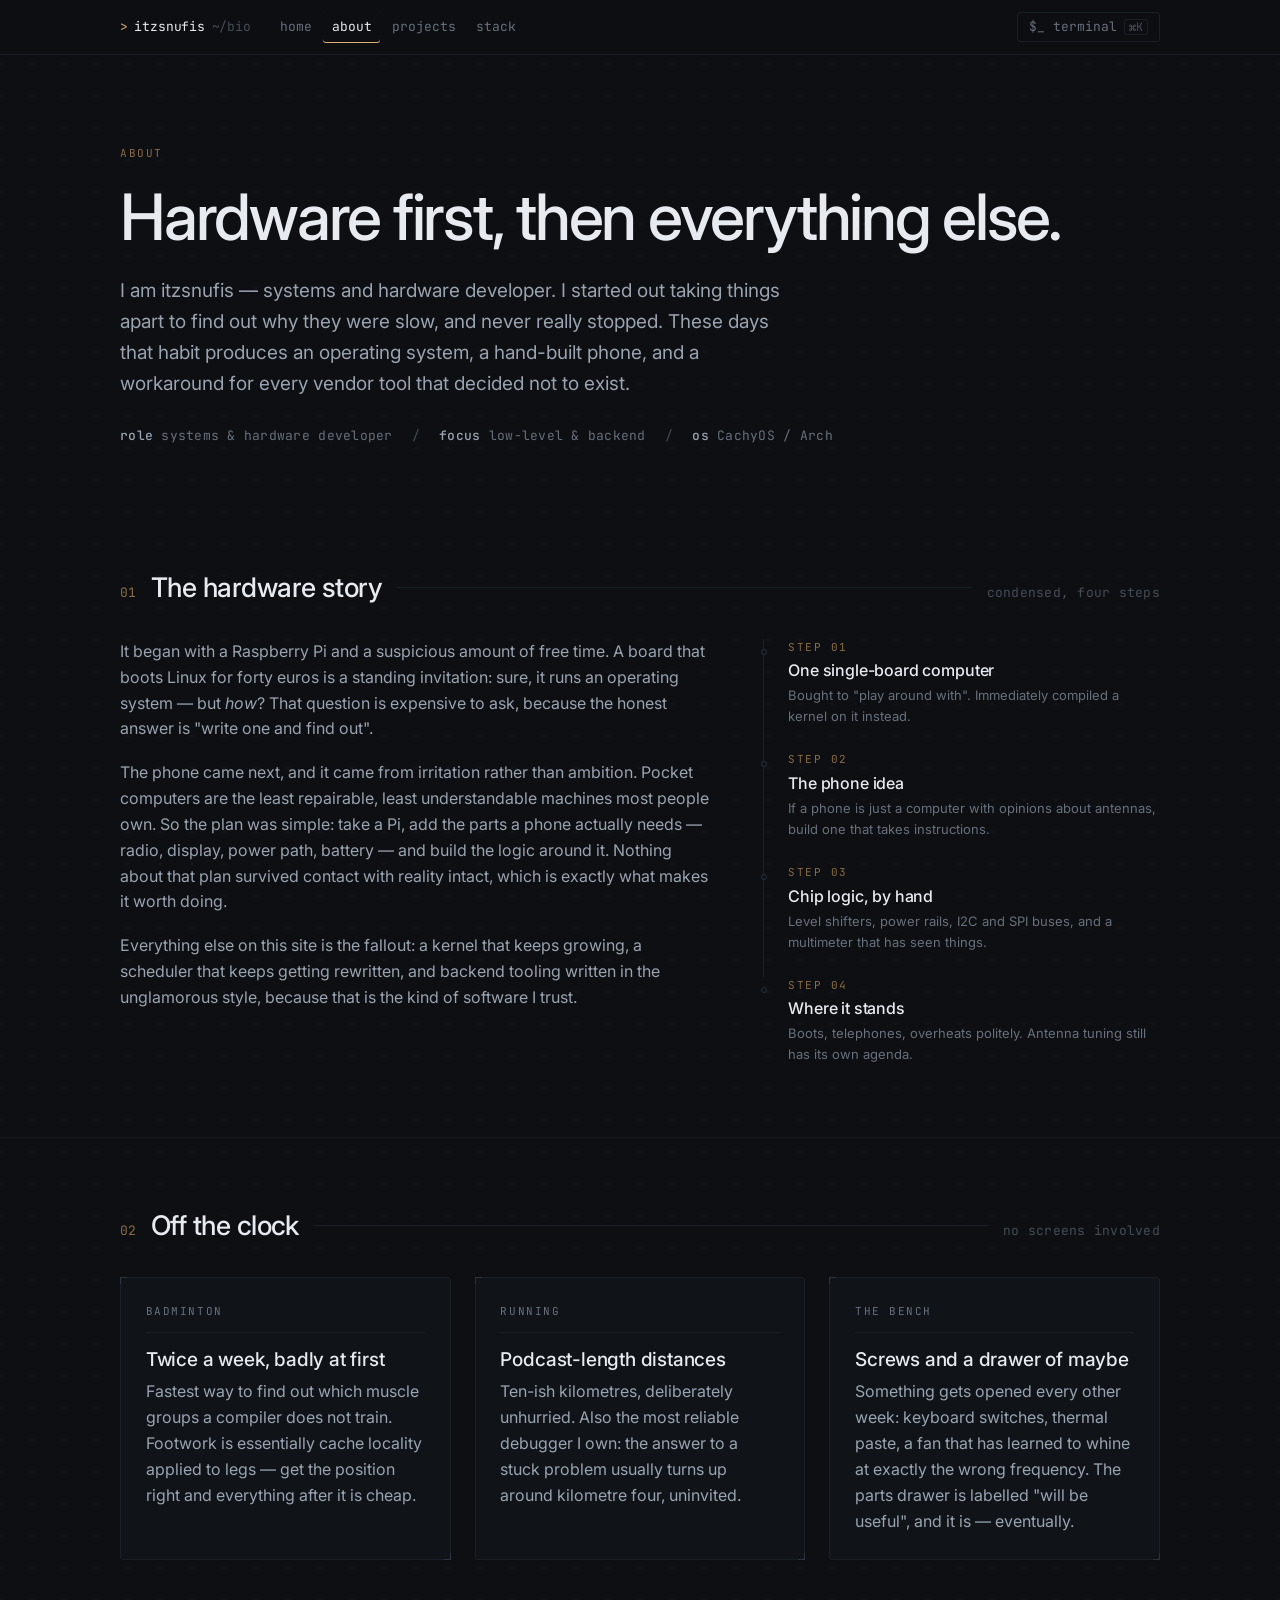
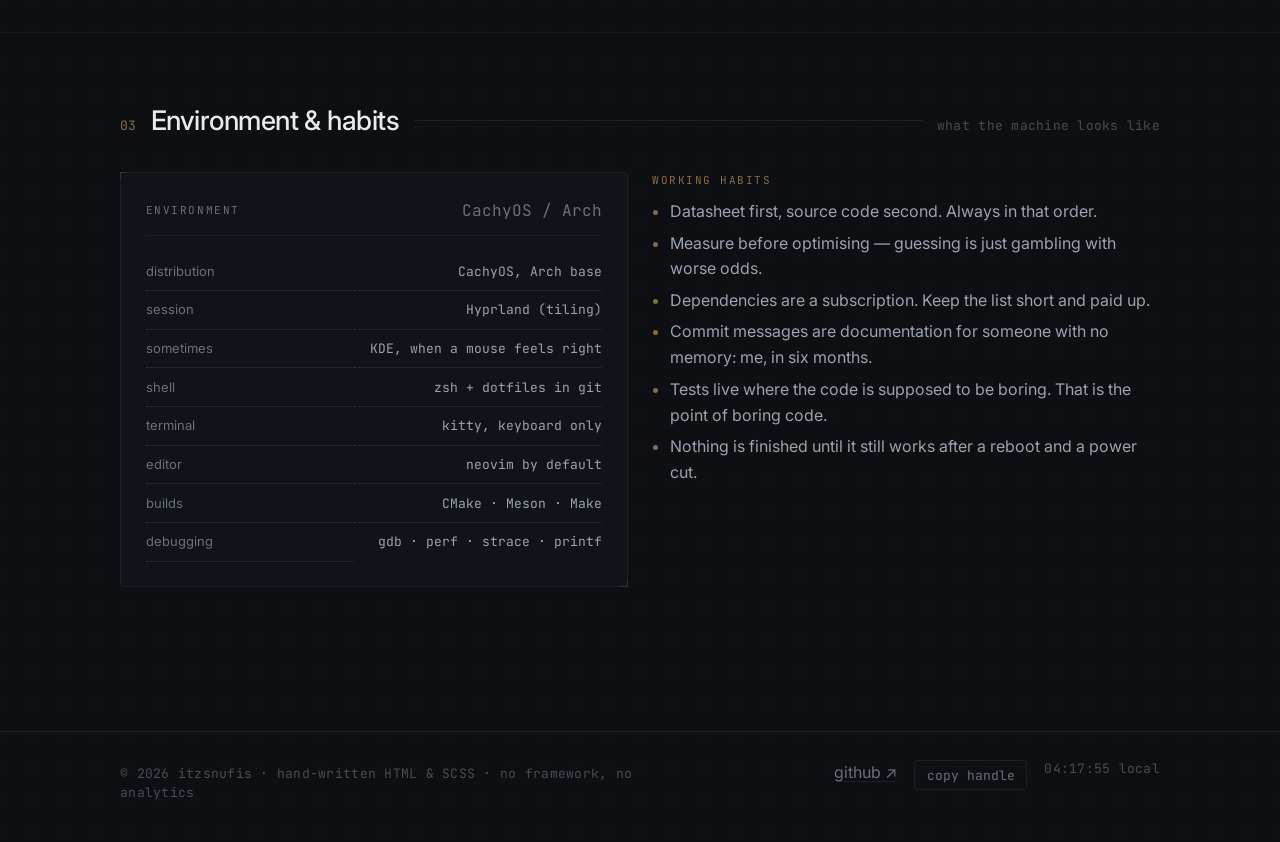
==== about.html @ 111fb808 "sooo thats my Bio" ====
<!DOCTYPE html>
<html lang="en">
<head>
  <meta charset="utf-8">
  <meta name="viewport" content="width=device-width, initial-scale=1">
  <title>About — itzsnufis</title>
  <meta name="description" content="How a Raspberry Pi turned into a phone, why an operating system got written from scratch, and what badminton and running have to do with any of it.">
  <meta name="author" content="itzsnufis">
  <meta name="color-scheme" content="dark">
  <meta name="theme-color" content="#0d0f12">

  <meta property="og:type" content="profile">
  <meta property="og:title" content="About — itzsnufis">
  <meta property="og:description" content="Hardware first, then everything else. Systems and hardware developer, CachyOS user, terminal dweller.">
  <meta property="og:locale" content="en">

  <link rel="icon" href="assets/favicon.svg" type="image/svg+xml">
  <link rel="apple-touch-icon" href="assets/favicon.svg">
  <link rel="preconnect" href="https://fonts.googleapis.com">
  <link rel="preconnect" href="https://fonts.gstatic.com" crossorigin>
  <link rel="stylesheet" href="https://fonts.googleapis.com/css2?family=Inter:wght@400;500&amp;family=JetBrains+Mono:wght@400;500&amp;display=swap">
  <link rel="stylesheet" href="assets/css/main.css">

  <script>document.documentElement.classList.add("js");</script>
</head>
<body>
  <a class="skip" href="#main">Skip to content</a>

  <header class="topbar">
    <div class="wrap topbar__inner">
      <a class="brand" href="index.html">
        <span class="brand__caret" aria-hidden="true">&gt;</span>
        <span>itzsnufis</span>
        <span class="brand__path">~/bio</span>
      </a>

      <nav class="nav" aria-label="Primary">
        <a href="index.html">home</a>
        <a href="about.html" aria-current="page">about</a>
        <a href="projects.html">projects</a>
        <a href="stack.html">stack</a>
      </nav>

      <button class="btn btn--ghost" type="button" data-term-open aria-label="Open the terminal overlay">
        <span aria-hidden="true">$_</span> terminal <kbd aria-hidden="true">⌘K</kbd>
      </button>
    </div>
  </header>

  <main id="main">
    <section class="hero">
      <div class="wrap">
        <p class="hero__eyebrow">about</p>
        <h1>Hardware first, then everything else.</h1>

        <p class="hero__lead">
          I am itzsnufis — systems and hardware developer. I started out taking things
          apart to find out why they were slow, and never really stopped. These days
          that habit produces an operating system, a hand-built phone, and a workaround
          for every vendor tool that decided not to exist.
        </p>

        <ul class="facts">
          <li><strong>role</strong> systems &amp; hardware developer</li>
          <li><strong>focus</strong> low-level &amp; backend</li>
          <li><strong>os</strong> CachyOS / Arch</li>
        </ul>
      </div>
    </section>

    <section class="sec" id="story" aria-labelledby="story-h">
      <div class="wrap">
        <header class="sechead">
          <span class="sechead__idx">01</span>
          <h2 class="sechead__title" id="story-h">The hardware story</h2>
          <span class="sechead__rule"></span>
          <span class="sechead__note">condensed, four steps</span>
        </header>

        <div class="split">
          <div class="prose">
            <p>
              It began with a Raspberry Pi and a suspicious amount of free time. A board
              that boots Linux for forty euros is a standing invitation: sure, it runs
              an operating system — but <em>how</em>? That question is expensive to ask,
              because the honest answer is "write one and find out".
            </p>
            <p>
              The phone came next, and it came from irritation rather than ambition.
              Pocket computers are the least repairable, least understandable machines
              most people own. So the plan was simple: take a Pi, add the parts a phone
              actually needs — radio, display, power path, battery — and build the logic
              around it. Nothing about that plan survived contact with reality intact,
              which is exactly what makes it worth doing.
            </p>
            <p>
              Everything else on this site is the fallout: a kernel that keeps growing,
              a scheduler that keeps getting rewritten, and backend tooling written in
              the unglamorous style, because that is the kind of software I trust.
            </p>
          </div>

          <ol class="tl">
            <li>
              <span class="tl__step">step 01</span>
              <h3>One single-board computer</h3>
              <p>Bought to "play around with". Immediately compiled a kernel on it instead.</p>
            </li>
            <li>
              <span class="tl__step">step 02</span>
              <h3>The phone idea</h3>
              <p>If a phone is just a computer with opinions about antennas, build one that takes instructions.</p>
            </li>
            <li>
              <span class="tl__step">step 03</span>
              <h3>Chip logic, by hand</h3>
              <p>Level shifters, power rails, I2C and SPI buses, and a multimeter that has seen things.</p>
            </li>
            <li>
              <span class="tl__step">step 04</span>
              <h3>Where it stands</h3>
              <p>Boots, telephones, overheats politely. Antenna tuning still has its own agenda.</p>
            </li>
          </ol>
        </div>
      </div>
    </section>

    <section class="sec" id="off-clock" aria-labelledby="off-h">
      <div class="wrap">
        <header class="sechead">
          <span class="sechead__idx">02</span>
          <h2 class="sechead__title" id="off-h">Off the clock</h2>
          <span class="sechead__rule"></span>
          <span class="sechead__note">no screens involved</span>
        </header>

        <div class="grid grid--3">
          <article class="panel" data-reveal>
            <div class="panel__head">
              <span class="panel__label">badminton</span>
            </div>
            <h3>Twice a week, badly at first</h3>
            <p class="dim">
              Fastest way to find out which muscle groups a compiler does not train.
              Footwork is essentially cache locality applied to legs — get the position
              right and everything after it is cheap.
            </p>
          </article>

          <article class="panel" data-reveal>
            <div class="panel__head">
              <span class="panel__label">running</span>
            </div>
            <h3>Podcast-length distances</h3>
            <p class="dim">
              Ten-ish kilometres, deliberately unhurried. Also the most reliable debugger
              I own: the answer to a stuck problem usually turns up around kilometre four,
              uninvited.
            </p>
          </article>

          <article class="panel" data-reveal>
            <div class="panel__head">
              <span class="panel__label">the bench</span>
            </div>
            <h3>Screws and a drawer of maybe</h3>
            <p class="dim">
              Something gets opened every other week: keyboard switches, thermal paste,
              a fan that has learned to whine at exactly the wrong frequency. The parts
              drawer is labelled "will be useful", and it is — eventually.
            </p>
          </article>
        </div>
      </div>
    </section>

    <section class="sec" id="environment" aria-labelledby="env-h">
      <div class="wrap">
        <header class="sechead">
          <span class="sechead__idx">03</span>
          <h2 class="sechead__title" id="env-h">Environment &amp; habits</h2>
          <span class="sechead__rule"></span>
          <span class="sechead__note">what the machine looks like</span>
        </header>

        <div class="grid grid--2">
          <aside class="panel" data-reveal aria-label="Environment">
            <div class="panel__head">
              <span class="panel__label">environment</span>
              <span class="mono mute">CachyOS / Arch</span>
            </div>
            <dl class="kv">
              <dt>distribution</dt>
              <dd>CachyOS, Arch base</dd>
              <dt>session</dt>
              <dd>Hyprland (tiling)</dd>
              <dt>sometimes</dt>
              <dd>KDE, when a mouse feels right</dd>
              <dt>shell</dt>
              <dd>zsh + dotfiles in git</dd>
              <dt>terminal</dt>
              <dd>kitty, keyboard only</dd>
              <dt>editor</dt>
              <dd>neovim by default</dd>
              <dt>builds</dt>
              <dd>CMake · Meson · Make</dd>
              <dt>debugging</dt>
              <dd>gdb · perf · strace · printf</dd>
            </dl>
          </aside>

          <div class="prose" data-reveal>
            <span class="block__label">working habits</span>
            <ul>
              <li>Datasheet first, source code second. Always in that order.</li>
              <li>Measure before optimising — guessing is just gambling with worse odds.</li>
              <li>Dependencies are a subscription. Keep the list short and paid up.</li>
              <li>Commit messages are documentation for someone with no memory: me, in six months.</li>
              <li>Tests live where the code is supposed to be boring. That is the point of boring code.</li>
              <li>Nothing is finished until it still works after a reboot and a power cut.</li>
            </ul>
          </div>
        </div>
      </div>
    </section>
  </main>

  <footer class="foot">
    <div class="wrap foot__inner">
      <p class="foot__meta">© 2026 itzsnufis · hand-written HTML &amp; SCSS · no framework, no analytics</p>
      <div class="foot__links">
        <a href="https://github.com/itzsnufis" target="_blank" rel="me noopener">github ↗</a>
        <button class="btn btn--ghost" type="button" data-copy="github.com/itzsnufis">copy handle</button>
        <span class="foot__meta"><span data-clock>--:--:--</span> local</span>
      </div>
    </div>
  </footer>

  <dialog class="term" data-term aria-label="Terminal">
    <div class="term__bar">
      <span>itzsnufi@cachyos: ~/bio</span>
      <span>esc to close</span>
    </div>
    <div class="term__log" data-term-log role="log" aria-live="polite" aria-label="Terminal output"></div>
    <div class="term__row">
      <span class="term__ps1" aria-hidden="true">~ $</span>
      <input data-term-input type="text" autocomplete="off" autocapitalize="off"
             spellcheck="false" aria-label="Terminal command" placeholder="type `help`">
    </div>
    <p class="term__hint">ctrl+l clears · ↑ ↓ walks the history · try `whoami`, `status`, `cd projects`</p>
  </dialog>

  <script src="assets/js/main.js" defer></script>
</body>
</html>
---- assets/css/main.css ----
:root{--bg: #0d0f12;--bg-raise: #101419;--bg-inset: #0a0c0f;--bg-hover: #14191f;--line: #1a1f26;--line-soft: #14181d;--line-hard: #2b333e;--fg: #e7eaef;--fg-dim: #9aa3b0;--fg-mute: #68707c;--fg-faint: #464d57;--acc: #e0b073;--acc-dim: #8a6c47;--ok: #7fbf8f;--busy: #d98f6a;--sans: "Inter", system-ui, -apple-system, "Segoe UI", Roboto, Helvetica, Arial, sans-serif;--mono: "JetBrains Mono", "Geist Mono", ui-monospace, SFMono-Regular, "SF Mono", Menlo, Consolas, monospace;--step--1: 0.8125rem;--step-0: 1rem;--step-1: 1.1875rem;--step-2: clamp(1.4rem, 2.4vw, 1.6875rem);--step-3: clamp(1.75rem, 3.6vw, 2.375rem);--step-4: clamp(2.35rem, 7vw, 4rem);--wrap: 1120px;--gut: clamp(1.25rem, 4vw, 2.5rem);--gap: clamp(1rem, 2vw, 1.5rem);--sec: clamp(3.25rem, 8vh, 6rem);--r: 3px;--speedy: 140ms}*,*::before,*::after{box-sizing:border-box}html{-webkit-text-size-adjust:100%;scroll-behavior:smooth}@media(prefers-reduced-motion: reduce){html{scroll-behavior:auto}*,*::before,*::after{animation-duration:.001ms !important;transition-duration:.001ms !important}}body{margin:0;background-color:var(--bg);color:var(--fg);font-family:var(--sans);font-size:var(--step-0);line-height:1.62;font-weight:400;-webkit-font-smoothing:antialiased;text-rendering:optimizeLegibility;background-image:radial-gradient(circle at 1px 1px, rgba(255, 255, 255, 0.0392156863) 1px, transparent 0);background-size:32px 32px;background-position:-1px -1px}h1,h2,h3,h4{margin:0;font-weight:500;line-height:1.15;letter-spacing:-0.022em;color:var(--fg);text-wrap:balance}h1{font-size:var(--step-4);letter-spacing:-0.035em}h2{font-size:var(--step-3)}h3{font-size:var(--step-1);letter-spacing:-0.01em}h4{font-size:var(--step-0)}p{margin:0 0 1.1em;max-width:68ch}p:last-child{margin-bottom:0}strong{font-weight:500;color:var(--fg)}em{font-style:italic;color:var(--fg-dim)}a{color:var(--fg);text-decoration:underline;text-decoration-color:var(--line-hard);text-decoration-thickness:1px;text-underline-offset:3px;transition:text-decoration-color var(--speedy) linear,color var(--speedy) linear}a:hover{text-decoration-color:var(--acc)}code,kbd,samp,pre{font-family:var(--mono);font-size:.9em}code{color:var(--fg);background:var(--bg-raise);border:1px solid var(--line);border-radius:var(--r);padding:.08em .34em}pre{margin:0;overflow-x:auto;background:var(--bg-inset);border:1px solid var(--line);border-radius:var(--r);padding:.9rem 1rem;line-height:1.6;color:var(--fg-dim);tab-size:2}ul,ol{margin:0 0 1.1em;padding-left:1.1rem}li{margin-bottom:.35em}li::marker{color:var(--fg-faint)}hr{border:0;border-top:1px solid var(--line);margin:var(--sec) 0}img,svg{display:block;max-width:100%}::selection{background:var(--acc);color:#10100c}:focus-visible{outline:1px solid var(--acc);outline-offset:2px;border-radius:2px}.mono{font-family:var(--mono)}.dim{color:var(--fg-dim)}.mute{color:var(--fg-mute)}.nowrap{white-space:nowrap}.gap-top{margin-top:1.75rem}.wrap{width:100%;max-width:var(--wrap);margin-inline:auto;padding-inline:var(--gut)}.skip{position:absolute;left:-9999px;top:0;z-index:100}.skip:focus{left:var(--gut);top:.5rem;padding:.5rem .75rem;background:var(--bg-raise);border:1px solid var(--acc);border-radius:var(--r);text-decoration:none;font-family:var(--mono);font-size:var(--step--1);line-height:1.4;letter-spacing:.02em}.topbar{position:sticky;top:0;z-index:40;background:rgba(13,15,18,.8509803922);backdrop-filter:blur(12px) saturate(120%);border-bottom:1px solid var(--line)}.topbar__inner{display:flex;align-items:center;gap:.5rem 1.25rem;min-height:54px}@media(max-width: 640px){.topbar__inner{flex-wrap:wrap;gap:.35rem .8rem;padding-block:.5rem 0}.brand{flex:1 1 auto}.nav{order:3;flex:1 1 100%;margin-left:-0.5rem;padding-top:.25rem;border-top:1px solid var(--line-soft)}.topbar .btn{padding-inline:.6rem}.topbar .btn kbd{display:none}}.brand{display:inline-flex;align-items:baseline;gap:.4rem;flex:none;text-decoration:none;font-family:var(--mono);font-size:var(--step--1);letter-spacing:-0.01em}.brand__caret{color:var(--acc)}.brand__path{color:var(--fg-faint)}@media(max-width: 560px){.brand__path{display:none}}.nav{display:flex;align-items:center;gap:.15rem;flex:1 1 auto;min-width:0;overflow-x:auto;scrollbar-width:none}.nav::-webkit-scrollbar{display:none}.nav a{flex:none;padding:.35rem .55rem;font-family:var(--mono);font-size:var(--step--1);color:var(--fg-mute);text-decoration:none;border-radius:var(--r);transition:color var(--speedy) linear,background-color var(--speedy) linear}.nav a:hover{color:var(--fg);background:var(--bg-raise)}.nav a[aria-current=page]{color:var(--fg);box-shadow:inset 0 -1px 0 var(--acc)}main{display:block}.sec{padding-block:var(--sec)}.sec+.sec{border-top:1px solid var(--line-soft)}.sec--tight{padding-block:clamp(2.25rem,5vh,3.5rem)}.sechead{display:flex;align-items:baseline;flex-wrap:wrap;gap:.5rem .9rem;margin-bottom:clamp(1.5rem,3vw,2.25rem)}.sechead__idx{font-family:var(--mono);font-size:var(--step--1);line-height:1.4;letter-spacing:.02em;color:var(--acc-dim)}.sechead__title{font-size:var(--step-2);letter-spacing:-0.02em}.sechead__rule{order:3;flex:1 1 3rem;height:1px;background:var(--line);align-self:center;min-width:2rem}.sechead__note{order:4;font-family:var(--mono);font-size:var(--step--1);line-height:1.4;letter-spacing:.02em;color:var(--fg-faint)}.grid{display:grid;gap:var(--gap)}.grid--2,.grid--3{grid-template-columns:minmax(0, 1fr)}@media(min-width: 720px){.grid--2{grid-template-columns:repeat(2, minmax(0, 1fr))}}@media(min-width: 940px){.grid--3{grid-template-columns:repeat(3, minmax(0, 1fr))}}.split{display:grid;gap:clamp(1.5rem,4vw,3rem);grid-template-columns:minmax(0, 1fr)}@media(min-width: 980px){.split{grid-template-columns:minmax(0, 1.2fr) minmax(0, 0.8fr)}.split--even{grid-template-columns:repeat(2, minmax(0, 1fr))}}.foot{border-top:1px solid var(--line);padding-block:1.75rem 2.5rem;margin-top:var(--sec)}.foot__inner{display:flex;flex-wrap:wrap;align-items:baseline;justify-content:space-between;gap:.6rem 1.5rem}.foot p{margin:0}.foot__meta{font-family:var(--mono);font-size:var(--step--1);line-height:1.4;letter-spacing:.02em;color:var(--fg-faint)}.foot__links{display:flex;flex-wrap:wrap;gap:.4rem 1.1rem}.foot a{color:var(--fg-mute);text-decoration-color:var(--line)}.foot a:hover{color:var(--fg)}.panel{position:relative;background:var(--bg-raise);border:1px solid var(--line);border-radius:var(--r);padding:clamp(1.1rem,2.4vw,1.55rem)}.panel::before,.panel::after{content:"";position:absolute;width:7px;height:7px;border:0 solid var(--line-hard);pointer-events:none}.panel::before{top:-1px;left:-1px;border-top-width:1px;border-left-width:1px}.panel::after{bottom:-1px;right:-1px;border-bottom-width:1px;border-right-width:1px}.panel--flat{background:rgba(0,0,0,0)}.panel h3{margin-bottom:.5rem}.panel__head{display:flex;align-items:center;justify-content:space-between;gap:1rem;margin-bottom:1rem;padding-bottom:.7rem;border-bottom:1px solid var(--line)}.panel__label{font-family:var(--mono);font-size:.6875rem;letter-spacing:.14em;text-transform:uppercase;color:var(--fg-mute)}.dot{display:inline-block;width:6px;height:6px;margin-right:.45rem;border-radius:50%;background:var(--fg-faint);vertical-align:.05em}.dot--ok{background:var(--ok)}.dot--busy{background:var(--busy);animation:breathe 2.6s ease-in-out infinite}.dot--idle{background:var(--fg-faint)}@keyframes breathe{0%,100%{opacity:1}50%{opacity:.35}}.kv{display:grid;grid-template-columns:minmax(0, 1fr) auto;margin:0;font-size:var(--step--1)}.kv dt,.kv dd{margin:0;padding:.52rem 0;border-bottom:1px dotted var(--line-hard)}.kv dt{color:var(--fg-mute)}.kv dd{padding-left:1rem;font-family:var(--mono);color:var(--fg-dim);text-align:right}.kv>:last-child{border-bottom:0}@media(max-width: 520px){.kv{grid-template-columns:minmax(0, 1fr)}.kv dd{padding-left:0;padding-top:0;text-align:left;color:var(--fg)}}.kv--end dt,.kv--end dd{border-bottom:0;padding-bottom:0}.tags{display:flex;flex-wrap:wrap;gap:.35rem;list-style:none;margin:0;padding:0}.tags li{margin:0}.tag{display:inline-block;padding:.18rem .45rem;border:1px solid var(--line);border-radius:2px;font-family:var(--mono);font-size:.6875rem;letter-spacing:.02em;color:var(--fg-mute);background:var(--bg-inset)}.tag--acc{color:var(--acc);border-color:var(--acc-dim)}.tag--fg{color:var(--fg-dim)}.linklist{list-style:none;margin:0;padding:0}.linklist li{margin:0}.linklist li:last-child .linkrow{border-bottom:1px solid var(--line)}.linkrow{display:grid;grid-template-columns:minmax(0, 1fr) auto;align-items:baseline;gap:0 1.25rem;padding:.85rem .5rem;border-top:1px solid var(--line);text-decoration:none;color:var(--fg);transition:background-color var(--speedy) linear}.linkrow:hover{background:var(--bg-raise)}.linkrow__name{font-family:var(--mono);font-size:var(--step--1)}.linkrow__desc{grid-column:1/-1;margin-top:.15rem;color:var(--fg-mute);font-size:var(--step--1);max-width:62ch}.linkrow__go{font-family:var(--mono);font-size:var(--step--1);color:var(--fg-faint)}.linkrow:hover .linkrow__go{color:var(--acc)}.btn{display:inline-flex;align-items:center;gap:.45rem;padding:.38rem .7rem;background:rgba(0,0,0,0);color:var(--fg-dim);border:1px solid var(--line-hard);border-radius:var(--r);font-family:var(--mono);font-size:var(--step--1);line-height:1.2;cursor:pointer;transition:color var(--speedy) linear,border-color var(--speedy) linear,background-color var(--speedy) linear}.btn:hover{color:var(--fg);border-color:var(--acc-dim);background:var(--bg-raise)}.btn kbd{color:var(--fg-faint);border:1px solid var(--line);border-radius:2px;padding:0 .25rem;font-size:.9em}.btn--ghost{border-color:var(--line);color:var(--fg-mute)}.btn[data-copied="1"]{color:var(--ok);border-color:var(--ok)}.prose>*+h2,.prose>*+h3,.prose>*+h4{margin-top:2.4rem}.prose h3+p,.prose h4+p{margin-top:.5rem}.prose p{color:var(--fg-dim)}.prose p strong{color:var(--fg)}.prose ul,.prose ol{color:var(--fg-dim);padding-left:1.15rem;max-width:68ch}.prose ul li::marker,.prose ol li::marker{color:var(--acc-dim)}.prose--lead>p:first-child{font-size:var(--step-1);color:var(--fg);max-width:58ch}.note{border-left:1px solid var(--acc-dim);padding:.15rem 0 .15rem .9rem;font-family:var(--mono);font-size:var(--step--1);color:var(--fg-mute);max-width:62ch}.hero{padding-block:clamp(2.75rem,10vh,6rem) clamp(2.25rem,6vh,3.75rem)}.hero__grid{display:grid;gap:clamp(2rem,5vw,3.25rem);grid-template-columns:minmax(0, 1fr)}@media(min-width: 980px){.hero__grid{grid-template-columns:minmax(0, 1.15fr) minmax(0, 0.85fr);align-items:start}}.hero__eyebrow{font-family:var(--mono);font-size:.6875rem;letter-spacing:.14em;text-transform:uppercase;color:var(--acc-dim);margin:0 0 1.1rem}.hero__lead{margin-top:1.4rem;font-size:clamp(1.0625rem,1.5vw,1.1875rem);color:var(--fg-dim);max-width:56ch}.hero__actions{display:flex;flex-wrap:wrap;gap:.5rem 1.5rem;list-style:none;margin:2rem 0 0;padding:0}.hero__actions li{margin:0}.hero__actions a{font-family:var(--mono);font-size:var(--step--1);color:var(--fg);text-decoration:none;border-bottom:1px solid var(--line-hard);padding-bottom:2px}.hero__actions a:hover{border-bottom-color:var(--acc)}.facts{display:flex;flex-wrap:wrap;gap:.35rem 1.2rem;list-style:none;margin:1.75rem 0 0;padding:0;font-family:var(--mono);font-size:var(--step--1);line-height:1.4;letter-spacing:.02em;color:var(--fg-mute)}.facts li{margin:0}.facts li+li::before{content:"/";color:var(--fg-faint);margin-right:1.2rem}.facts strong{font-weight:500;color:var(--fg-dim)}.tile{border-top:1px solid var(--line);padding-top:1rem}.tile__label{display:block;font-family:var(--mono);font-size:.6875rem;letter-spacing:.14em;text-transform:uppercase;color:var(--fg-mute);margin-bottom:.7rem}.tile__list{list-style:none;margin:0;padding:0}.tile__list li{display:flex;justify-content:space-between;gap:1rem;margin:0;padding:.3rem 0;border-bottom:1px solid var(--line-soft);font-family:var(--mono);font-size:var(--step--1);color:var(--fg-dim)}.tile__list li span{color:var(--fg-faint)}.tl{list-style:none;margin:0;padding:0}.tl li{position:relative;margin:0;padding:0 0 1.5rem 1.5rem;border-left:1px solid var(--line)}.tl li::before{content:"";position:absolute;left:-3.5px;top:.62rem;width:6px;height:6px;border:1px solid var(--line-hard);border-radius:50%;background:var(--bg)}.tl li:last-child{border-left-color:rgba(0,0,0,0);padding-bottom:0}.tl h3{font-size:var(--step-0)}.tl p{margin-top:.35rem;font-size:var(--step--1);color:var(--fg-mute)}.tl__step{display:block;font-family:var(--mono);font-size:.6875rem;letter-spacing:.14em;text-transform:uppercase;color:var(--acc-dim);margin-bottom:.3rem}.group{border-top:1px solid var(--line);padding-top:1.1rem}.group__head{display:flex;flex-wrap:wrap;align-items:baseline;gap:.4rem .9rem;margin-bottom:.9rem}.group__head h2,.group__head h3{font-size:var(--step-1)}.group__head p{margin:0;font-family:var(--mono);font-size:var(--step--1);line-height:1.4;letter-spacing:.02em;color:var(--fg-faint)}.skillset{list-style:none;margin:0;padding:0}.skillset li{display:grid;grid-template-columns:minmax(0, 1fr) auto;align-items:baseline;gap:0 .9rem;margin:0;padding:.55rem 0;border-bottom:1px dotted var(--line-hard)}.skillset__name{font-family:var(--mono);font-size:var(--step--1);color:var(--fg)}.skillset__note{grid-column:1/-1;margin-top:.15rem;max-width:60ch;font-size:var(--step--1);color:var(--fg-mute)}.skillset__lvl{font-family:var(--mono);font-size:.6875rem;letter-spacing:.14em;text-transform:uppercase;color:var(--fg-faint);text-align:right;white-space:nowrap}.skillset__lvl[data-lvl=daily]{color:var(--acc)}.skillset__lvl[data-lvl=often]{color:var(--fg-dim)}.legend{display:flex;flex-wrap:wrap;gap:.4rem 1.25rem;list-style:none;margin:0;padding:0;font-family:var(--mono);font-size:var(--step--1);line-height:1.4;letter-spacing:.02em;color:var(--fg-mute)}.legend li{margin:0}.legend b{font-weight:500}.deep{border-top:1px solid var(--line);margin-top:clamp(2.25rem,5vw,3.5rem);padding-top:clamp(1.5rem,3vw,2.25rem)}.deep:first-of-type{border-top:0;margin-top:0;padding-top:0}.deep__head{display:flex;flex-wrap:wrap;align-items:baseline;gap:.5rem 1rem}.deep__slug{font-family:var(--mono);font-size:var(--step-1);color:var(--acc)}.deep__title{font-size:var(--step-2)}.deep__state{font-family:var(--mono);font-size:var(--step--1);line-height:1.4;letter-spacing:.02em;color:var(--fg-mute)}.deep__state[data-state=active]{color:var(--ok)}.deep__state[data-state=brewing]{color:var(--busy)}.deep__body{display:grid;gap:clamp(1.5rem,3vw,2.25rem);margin-top:1.5rem}@media(min-width: 940px){.deep__body{grid-template-columns:minmax(0, 1.3fr) minmax(0, 0.7fr);align-items:start}}.block+.block{margin-top:1.9rem}.block__label{display:block;font-family:var(--mono);font-size:.6875rem;letter-spacing:.14em;text-transform:uppercase;color:var(--acc-dim);margin-bottom:.55rem}.term{position:fixed;top:11vh;left:50%;transform:translateX(-50%);width:min(680px,100vw - 1.5rem);padding:0;color:var(--fg);background:var(--bg-inset);border:1px solid var(--line-hard);border-radius:var(--r);box-shadow:0 30px 70px -25px rgba(0,0,0,.8)}.term::backdrop{background:rgba(4,5,7,.6);backdrop-filter:blur(3px)}.term__bar{display:flex;align-items:center;justify-content:space-between;gap:1rem;padding:.5rem .85rem;border-bottom:1px solid var(--line);font-family:var(--mono);font-size:var(--step--1);line-height:1.4;letter-spacing:.02em;color:var(--fg-mute)}.term__log{max-height:min(46vh,380px);overflow-y:auto;padding:.8rem .9rem;font-family:var(--mono);font-size:.8125rem;line-height:1.7}.term__line{margin:0 0 .15rem;white-space:pre-wrap;overflow-wrap:anywhere}.term__line--in{color:var(--fg)}.term__line--out{color:var(--fg-dim)}.term__line--ok{color:var(--ok)}.term__line--err{color:var(--busy)}.term__ps1{color:var(--acc)}.term__pwd{color:var(--fg-faint)}.term__row{display:flex;align-items:center;gap:.5rem;padding:.65rem .9rem;border-top:1px solid var(--line)}.term__row input{flex:1 1 auto;min-width:0;padding:.15rem 0;background:rgba(0,0,0,0);border:0;color:var(--fg);font-family:var(--mono);font-size:.8125rem}.term__row input:focus{outline:none}.term__hint{padding:.55rem .9rem;border-top:1px solid var(--line-soft);font-family:var(--mono);font-size:var(--step--1);line-height:1.4;letter-spacing:.02em;color:var(--fg-faint)}html.js [data-reveal]{opacity:0;transform:translateY(7px);transition:opacity 460ms ease-out,transform 460ms ease-out}html.js [data-reveal].is-in{opacity:1;transform:none}
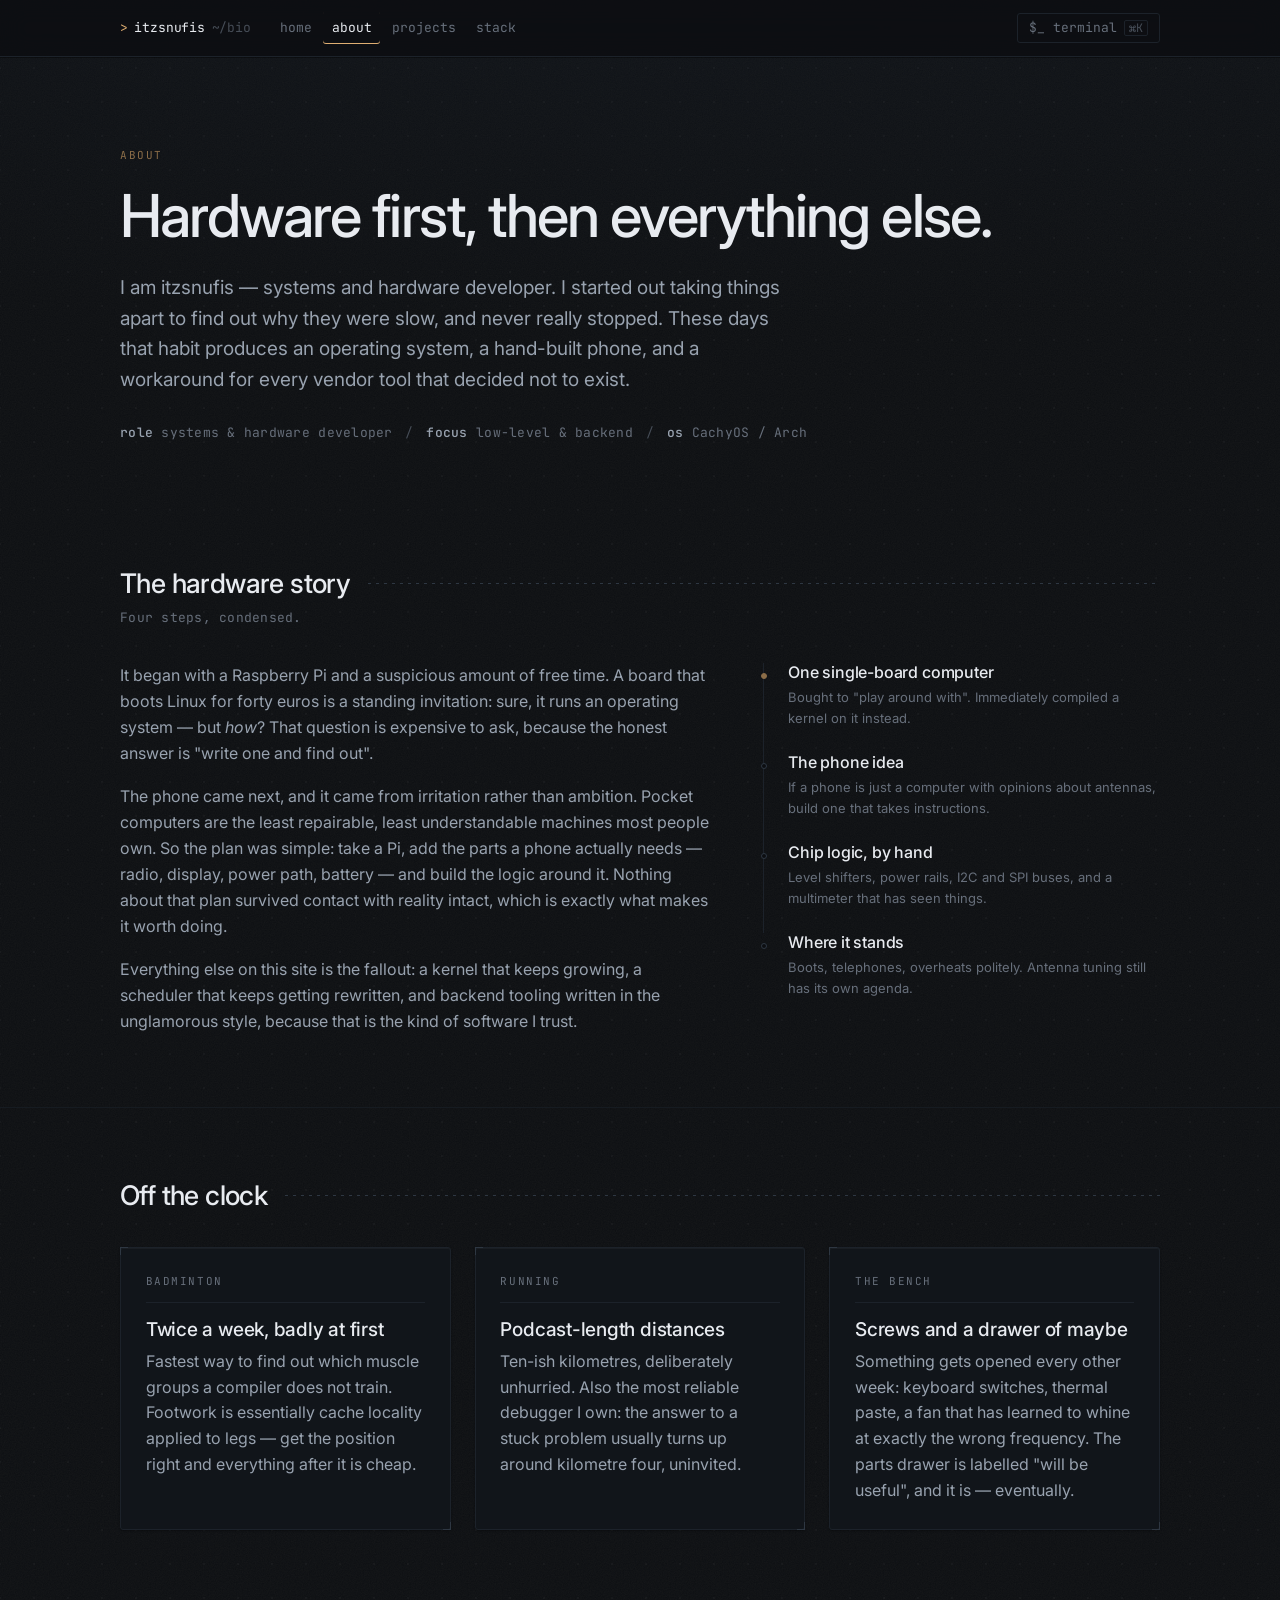
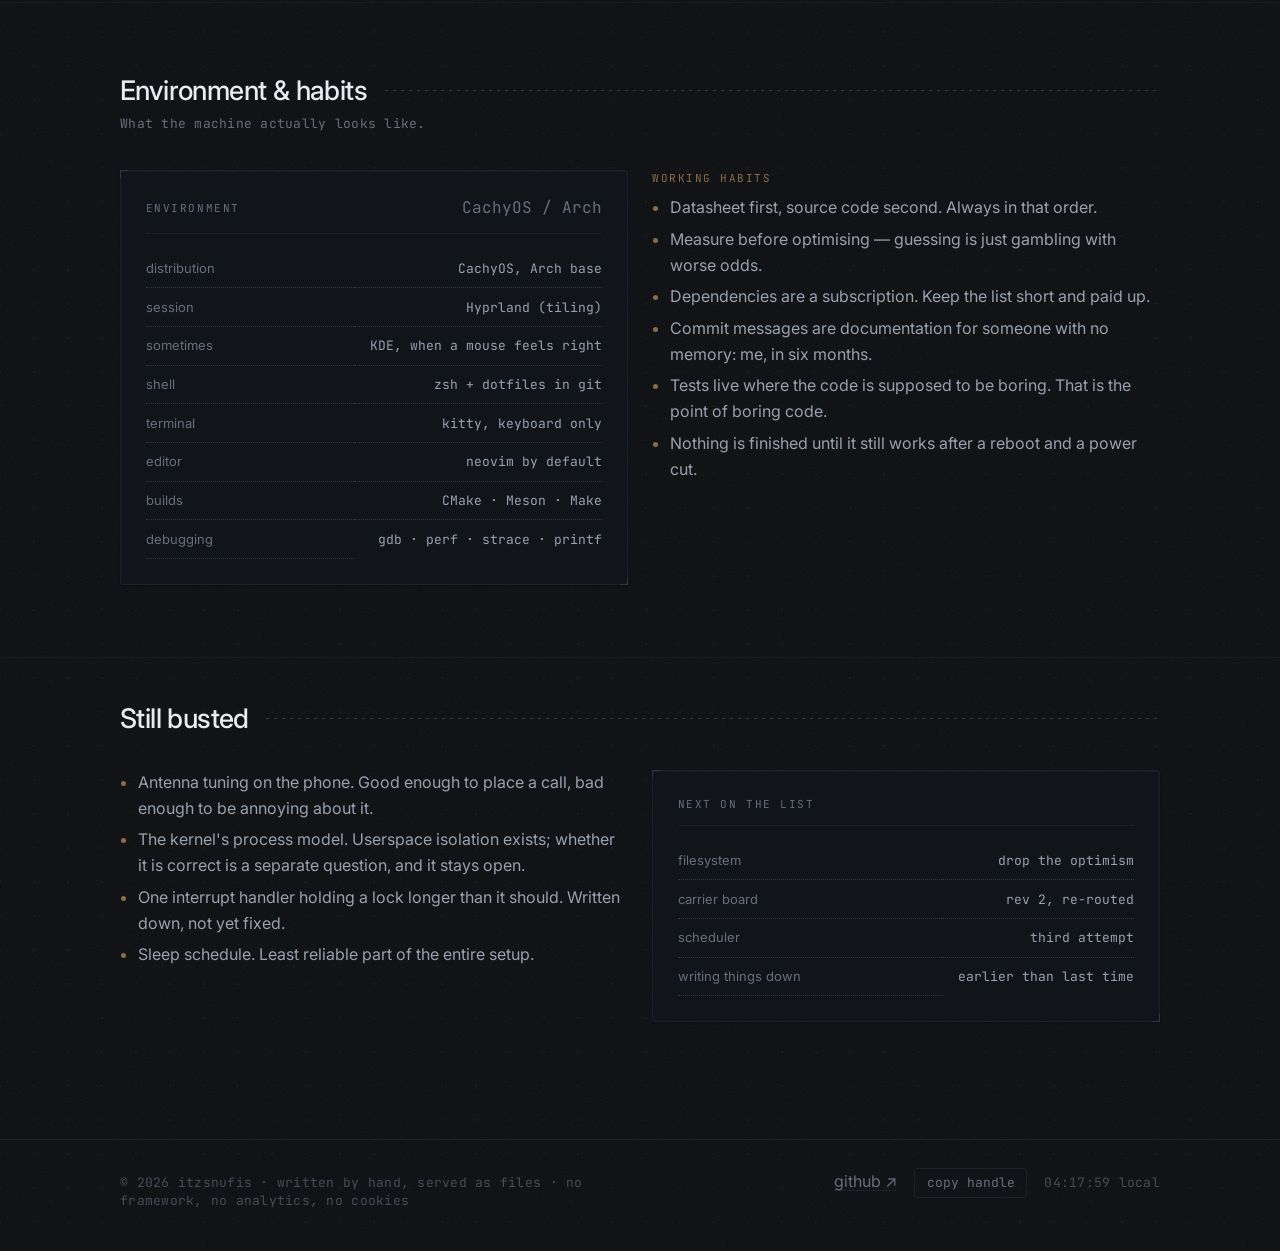
==== commit ff80ec0b: "fixed some stuff lol" ====
--- a/about.html
+++ b/about.html
@@ -71,10 +71,8 @@
     <section class="sec" id="story" aria-labelledby="story-h">
       <div class="wrap">
         <header class="sechead">
-          <span class="sechead__idx">01</span>
-          <h2 class="sechead__title" id="story-h">The hardware story</h2>
-          <span class="sechead__rule"></span>
-          <span class="sechead__note">condensed, four steps</span>
+          <h2 id="story-h">The hardware story</h2>
+          <p class="sechead__deck">Four steps, condensed.</p>
         </header>
 
         <div class="split">
@@ -102,22 +100,18 @@
 
           <ol class="tl">
             <li>
-              <span class="tl__step">step 01</span>
               <h3>One single-board computer</h3>
               <p>Bought to "play around with". Immediately compiled a kernel on it instead.</p>
             </li>
             <li>
-              <span class="tl__step">step 02</span>
               <h3>The phone idea</h3>
               <p>If a phone is just a computer with opinions about antennas, build one that takes instructions.</p>
             </li>
             <li>
-              <span class="tl__step">step 03</span>
               <h3>Chip logic, by hand</h3>
               <p>Level shifters, power rails, I2C and SPI buses, and a multimeter that has seen things.</p>
             </li>
             <li>
-              <span class="tl__step">step 04</span>
               <h3>Where it stands</h3>
               <p>Boots, telephones, overheats politely. Antenna tuning still has its own agenda.</p>
             </li>
@@ -129,10 +123,7 @@
     <section class="sec" id="off-clock" aria-labelledby="off-h">
       <div class="wrap">
         <header class="sechead">
-          <span class="sechead__idx">02</span>
-          <h2 class="sechead__title" id="off-h">Off the clock</h2>
-          <span class="sechead__rule"></span>
-          <span class="sechead__note">no screens involved</span>
+          <h2 id="off-h">Off the clock</h2>
         </header>
 
         <div class="grid grid--3">
@@ -178,10 +169,8 @@
     <section class="sec" id="environment" aria-labelledby="env-h">
       <div class="wrap">
         <header class="sechead">
-          <span class="sechead__idx">03</span>
-          <h2 class="sechead__title" id="env-h">Environment &amp; habits</h2>
-          <span class="sechead__rule"></span>
-          <span class="sechead__note">what the machine looks like</span>
+          <h2 id="env-h">Environment &amp; habits</h2>
+          <p class="sechead__deck">What the machine actually looks like.</p>
         </header>
 
         <div class="grid grid--2">
@@ -211,7 +200,7 @@
           </aside>
 
           <div class="prose" data-reveal>
-            <span class="block__label">working habits</span>
+            <span class="kicker kicker--acc">working habits</span>
             <ul>
               <li>Datasheet first, source code second. Always in that order.</li>
               <li>Measure before optimising — guessing is just gambling with worse odds.</li>
@@ -224,11 +213,57 @@
         </div>
       </div>
     </section>
+
+    <section class="sec sec--tight" id="busted" aria-labelledby="busted-h">
+      <div class="wrap">
+        <header class="sechead">
+          <h2 id="busted-h">Still busted</h2>
+        </header>
+
+        <div class="grid grid--2">
+          <div class="prose" data-reveal>
+            <ul>
+              <li>
+                Antenna tuning on the phone. Good enough to place a call, bad enough
+                to be annoying about it.
+              </li>
+              <li>
+                The kernel's process model. Userspace isolation exists; whether it is
+                correct is a separate question, and it stays open.
+              </li>
+              <li>
+                One interrupt handler holding a lock longer than it should. Written
+                down, not yet fixed.
+              </li>
+              <li>
+                Sleep schedule. Least reliable part of the entire setup.
+              </li>
+            </ul>
+          </div>
+
+          <aside class="panel" data-reveal aria-label="Next on the list">
+            <div class="panel__head">
+              <span class="panel__label">next on the list</span>
+            </div>
+            <dl class="kv">
+              <dt>filesystem</dt>
+              <dd>drop the optimism</dd>
+              <dt>carrier board</dt>
+              <dd>rev 2, re-routed</dd>
+              <dt>scheduler</dt>
+              <dd>third attempt</dd>
+              <dt>writing things down</dt>
+              <dd>earlier than last time</dd>
+            </dl>
+          </aside>
+        </div>
+      </div>
+    </section>
   </main>
 
   <footer class="foot">
     <div class="wrap foot__inner">
-      <p class="foot__meta">© 2026 itzsnufis · hand-written HTML &amp; SCSS · no framework, no analytics</p>
+      <p class="foot__meta">© 2026 itzsnufis · written by hand, served as files · no framework, no analytics, no cookies</p>
       <div class="foot__links">
         <a href="https://github.com/itzsnufis" target="_blank" rel="me noopener">github ↗</a>
         <button class="btn btn--ghost" type="button" data-copy="github.com/itzsnufis">copy handle</button>
--- a/assets/css/main.css
+++ b/assets/css/main.css
@@ -1 +1,1142 @@
-:root{--bg: #0d0f12;--bg-raise: #101419;--bg-inset: #0a0c0f;--bg-hover: #14191f;--line: #1a1f26;--line-soft: #14181d;--line-hard: #2b333e;--fg: #e7eaef;--fg-dim: #9aa3b0;--fg-mute: #68707c;--fg-faint: #464d57;--acc: #e0b073;--acc-dim: #8a6c47;--ok: #7fbf8f;--busy: #d98f6a;--sans: "Inter", system-ui, -apple-system, "Segoe UI", Roboto, Helvetica, Arial, sans-serif;--mono: "JetBrains Mono", "Geist Mono", ui-monospace, SFMono-Regular, "SF Mono", Menlo, Consolas, monospace;--step--1: 0.8125rem;--step-0: 1rem;--step-1: 1.1875rem;--step-2: clamp(1.4rem, 2.4vw, 1.6875rem);--step-3: clamp(1.75rem, 3.6vw, 2.375rem);--step-4: clamp(2.35rem, 7vw, 4rem);--wrap: 1120px;--gut: clamp(1.25rem, 4vw, 2.5rem);--gap: clamp(1rem, 2vw, 1.5rem);--sec: clamp(3.25rem, 8vh, 6rem);--r: 3px;--speedy: 140ms}*,*::before,*::after{box-sizing:border-box}html{-webkit-text-size-adjust:100%;scroll-behavior:smooth}@media(prefers-reduced-motion: reduce){html{scroll-behavior:auto}*,*::before,*::after{animation-duration:.001ms !important;transition-duration:.001ms !important}}body{margin:0;background-color:var(--bg);color:var(--fg);font-family:var(--sans);font-size:var(--step-0);line-height:1.62;font-weight:400;-webkit-font-smoothing:antialiased;text-rendering:optimizeLegibility;background-image:radial-gradient(circle at 1px 1px, rgba(255, 255, 255, 0.0392156863) 1px, transparent 0);background-size:32px 32px;background-position:-1px -1px}h1,h2,h3,h4{margin:0;font-weight:500;line-height:1.15;letter-spacing:-0.022em;color:var(--fg);text-wrap:balance}h1{font-size:var(--step-4);letter-spacing:-0.035em}h2{font-size:var(--step-3)}h3{font-size:var(--step-1);letter-spacing:-0.01em}h4{font-size:var(--step-0)}p{margin:0 0 1.1em;max-width:68ch}p:last-child{margin-bottom:0}strong{font-weight:500;color:var(--fg)}em{font-style:italic;color:var(--fg-dim)}a{color:var(--fg);text-decoration:underline;text-decoration-color:var(--line-hard);text-decoration-thickness:1px;text-underline-offset:3px;transition:text-decoration-color var(--speedy) linear,color var(--speedy) linear}a:hover{text-decoration-color:var(--acc)}code,kbd,samp,pre{font-family:var(--mono);font-size:.9em}code{color:var(--fg);background:var(--bg-raise);border:1px solid var(--line);border-radius:var(--r);padding:.08em .34em}pre{margin:0;overflow-x:auto;background:var(--bg-inset);border:1px solid var(--line);border-radius:var(--r);padding:.9rem 1rem;line-height:1.6;color:var(--fg-dim);tab-size:2}ul,ol{margin:0 0 1.1em;padding-left:1.1rem}li{margin-bottom:.35em}li::marker{color:var(--fg-faint)}hr{border:0;border-top:1px solid var(--line);margin:var(--sec) 0}img,svg{display:block;max-width:100%}::selection{background:var(--acc);color:#10100c}:focus-visible{outline:1px solid var(--acc);outline-offset:2px;border-radius:2px}.mono{font-family:var(--mono)}.dim{color:var(--fg-dim)}.mute{color:var(--fg-mute)}.nowrap{white-space:nowrap}.gap-top{margin-top:1.75rem}.wrap{width:100%;max-width:var(--wrap);margin-inline:auto;padding-inline:var(--gut)}.skip{position:absolute;left:-9999px;top:0;z-index:100}.skip:focus{left:var(--gut);top:.5rem;padding:.5rem .75rem;background:var(--bg-raise);border:1px solid var(--acc);border-radius:var(--r);text-decoration:none;font-family:var(--mono);font-size:var(--step--1);line-height:1.4;letter-spacing:.02em}.topbar{position:sticky;top:0;z-index:40;background:rgba(13,15,18,.8509803922);backdrop-filter:blur(12px) saturate(120%);border-bottom:1px solid var(--line)}.topbar__inner{display:flex;align-items:center;gap:.5rem 1.25rem;min-height:54px}@media(max-width: 640px){.topbar__inner{flex-wrap:wrap;gap:.35rem .8rem;padding-block:.5rem 0}.brand{flex:1 1 auto}.nav{order:3;flex:1 1 100%;margin-left:-0.5rem;padding-top:.25rem;border-top:1px solid var(--line-soft)}.topbar .btn{padding-inline:.6rem}.topbar .btn kbd{display:none}}.brand{display:inline-flex;align-items:baseline;gap:.4rem;flex:none;text-decoration:none;font-family:var(--mono);font-size:var(--step--1);letter-spacing:-0.01em}.brand__caret{color:var(--acc)}.brand__path{color:var(--fg-faint)}@media(max-width: 560px){.brand__path{display:none}}.nav{display:flex;align-items:center;gap:.15rem;flex:1 1 auto;min-width:0;overflow-x:auto;scrollbar-width:none}.nav::-webkit-scrollbar{display:none}.nav a{flex:none;padding:.35rem .55rem;font-family:var(--mono);font-size:var(--step--1);color:var(--fg-mute);text-decoration:none;border-radius:var(--r);transition:color var(--speedy) linear,background-color var(--speedy) linear}.nav a:hover{color:var(--fg);background:var(--bg-raise)}.nav a[aria-current=page]{color:var(--fg);box-shadow:inset 0 -1px 0 var(--acc)}main{display:block}.sec{padding-block:var(--sec)}.sec+.sec{border-top:1px solid var(--line-soft)}.sec--tight{padding-block:clamp(2.25rem,5vh,3.5rem)}.sechead{display:flex;align-items:baseline;flex-wrap:wrap;gap:.5rem .9rem;margin-bottom:clamp(1.5rem,3vw,2.25rem)}.sechead__idx{font-family:var(--mono);font-size:var(--step--1);line-height:1.4;letter-spacing:.02em;color:var(--acc-dim)}.sechead__title{font-size:var(--step-2);letter-spacing:-0.02em}.sechead__rule{order:3;flex:1 1 3rem;height:1px;background:var(--line);align-self:center;min-width:2rem}.sechead__note{order:4;font-family:var(--mono);font-size:var(--step--1);line-height:1.4;letter-spacing:.02em;color:var(--fg-faint)}.grid{display:grid;gap:var(--gap)}.grid--2,.grid--3{grid-template-columns:minmax(0, 1fr)}@media(min-width: 720px){.grid--2{grid-template-columns:repeat(2, minmax(0, 1fr))}}@media(min-width: 940px){.grid--3{grid-template-columns:repeat(3, minmax(0, 1fr))}}.split{display:grid;gap:clamp(1.5rem,4vw,3rem);grid-template-columns:minmax(0, 1fr)}@media(min-width: 980px){.split{grid-template-columns:minmax(0, 1.2fr) minmax(0, 0.8fr)}.split--even{grid-template-columns:repeat(2, minmax(0, 1fr))}}.foot{border-top:1px solid var(--line);padding-block:1.75rem 2.5rem;margin-top:var(--sec)}.foot__inner{display:flex;flex-wrap:wrap;align-items:baseline;justify-content:space-between;gap:.6rem 1.5rem}.foot p{margin:0}.foot__meta{font-family:var(--mono);font-size:var(--step--1);line-height:1.4;letter-spacing:.02em;color:var(--fg-faint)}.foot__links{display:flex;flex-wrap:wrap;gap:.4rem 1.1rem}.foot a{color:var(--fg-mute);text-decoration-color:var(--line)}.foot a:hover{color:var(--fg)}.panel{position:relative;background:var(--bg-raise);border:1px solid var(--line);border-radius:var(--r);padding:clamp(1.1rem,2.4vw,1.55rem)}.panel::before,.panel::after{content:"";position:absolute;width:7px;height:7px;border:0 solid var(--line-hard);pointer-events:none}.panel::before{top:-1px;left:-1px;border-top-width:1px;border-left-width:1px}.panel::after{bottom:-1px;right:-1px;border-bottom-width:1px;border-right-width:1px}.panel--flat{background:rgba(0,0,0,0)}.panel h3{margin-bottom:.5rem}.panel__head{display:flex;align-items:center;justify-content:space-between;gap:1rem;margin-bottom:1rem;padding-bottom:.7rem;border-bottom:1px solid var(--line)}.panel__label{font-family:var(--mono);font-size:.6875rem;letter-spacing:.14em;text-transform:uppercase;color:var(--fg-mute)}.dot{display:inline-block;width:6px;height:6px;margin-right:.45rem;border-radius:50%;background:var(--fg-faint);vertical-align:.05em}.dot--ok{background:var(--ok)}.dot--busy{background:var(--busy);animation:breathe 2.6s ease-in-out infinite}.dot--idle{background:var(--fg-faint)}@keyframes breathe{0%,100%{opacity:1}50%{opacity:.35}}.kv{display:grid;grid-template-columns:minmax(0, 1fr) auto;margin:0;font-size:var(--step--1)}.kv dt,.kv dd{margin:0;padding:.52rem 0;border-bottom:1px dotted var(--line-hard)}.kv dt{color:var(--fg-mute)}.kv dd{padding-left:1rem;font-family:var(--mono);color:var(--fg-dim);text-align:right}.kv>:last-child{border-bottom:0}@media(max-width: 520px){.kv{grid-template-columns:minmax(0, 1fr)}.kv dd{padding-left:0;padding-top:0;text-align:left;color:var(--fg)}}.kv--end dt,.kv--end dd{border-bottom:0;padding-bottom:0}.tags{display:flex;flex-wrap:wrap;gap:.35rem;list-style:none;margin:0;padding:0}.tags li{margin:0}.tag{display:inline-block;padding:.18rem .45rem;border:1px solid var(--line);border-radius:2px;font-family:var(--mono);font-size:.6875rem;letter-spacing:.02em;color:var(--fg-mute);background:var(--bg-inset)}.tag--acc{color:var(--acc);border-color:var(--acc-dim)}.tag--fg{color:var(--fg-dim)}.linklist{list-style:none;margin:0;padding:0}.linklist li{margin:0}.linklist li:last-child .linkrow{border-bottom:1px solid var(--line)}.linkrow{display:grid;grid-template-columns:minmax(0, 1fr) auto;align-items:baseline;gap:0 1.25rem;padding:.85rem .5rem;border-top:1px solid var(--line);text-decoration:none;color:var(--fg);transition:background-color var(--speedy) linear}.linkrow:hover{background:var(--bg-raise)}.linkrow__name{font-family:var(--mono);font-size:var(--step--1)}.linkrow__desc{grid-column:1/-1;margin-top:.15rem;color:var(--fg-mute);font-size:var(--step--1);max-width:62ch}.linkrow__go{font-family:var(--mono);font-size:var(--step--1);color:var(--fg-faint)}.linkrow:hover .linkrow__go{color:var(--acc)}.btn{display:inline-flex;align-items:center;gap:.45rem;padding:.38rem .7rem;background:rgba(0,0,0,0);color:var(--fg-dim);border:1px solid var(--line-hard);border-radius:var(--r);font-family:var(--mono);font-size:var(--step--1);line-height:1.2;cursor:pointer;transition:color var(--speedy) linear,border-color var(--speedy) linear,background-color var(--speedy) linear}.btn:hover{color:var(--fg);border-color:var(--acc-dim);background:var(--bg-raise)}.btn kbd{color:var(--fg-faint);border:1px solid var(--line);border-radius:2px;padding:0 .25rem;font-size:.9em}.btn--ghost{border-color:var(--line);color:var(--fg-mute)}.btn[data-copied="1"]{color:var(--ok);border-color:var(--ok)}.prose>*+h2,.prose>*+h3,.prose>*+h4{margin-top:2.4rem}.prose h3+p,.prose h4+p{margin-top:.5rem}.prose p{color:var(--fg-dim)}.prose p strong{color:var(--fg)}.prose ul,.prose ol{color:var(--fg-dim);padding-left:1.15rem;max-width:68ch}.prose ul li::marker,.prose ol li::marker{color:var(--acc-dim)}.prose--lead>p:first-child{font-size:var(--step-1);color:var(--fg);max-width:58ch}.note{border-left:1px solid var(--acc-dim);padding:.15rem 0 .15rem .9rem;font-family:var(--mono);font-size:var(--step--1);color:var(--fg-mute);max-width:62ch}.hero{padding-block:clamp(2.75rem,10vh,6rem) clamp(2.25rem,6vh,3.75rem)}.hero__grid{display:grid;gap:clamp(2rem,5vw,3.25rem);grid-template-columns:minmax(0, 1fr)}@media(min-width: 980px){.hero__grid{grid-template-columns:minmax(0, 1.15fr) minmax(0, 0.85fr);align-items:start}}.hero__eyebrow{font-family:var(--mono);font-size:.6875rem;letter-spacing:.14em;text-transform:uppercase;color:var(--acc-dim);margin:0 0 1.1rem}.hero__lead{margin-top:1.4rem;font-size:clamp(1.0625rem,1.5vw,1.1875rem);color:var(--fg-dim);max-width:56ch}.hero__actions{display:flex;flex-wrap:wrap;gap:.5rem 1.5rem;list-style:none;margin:2rem 0 0;padding:0}.hero__actions li{margin:0}.hero__actions a{font-family:var(--mono);font-size:var(--step--1);color:var(--fg);text-decoration:none;border-bottom:1px solid var(--line-hard);padding-bottom:2px}.hero__actions a:hover{border-bottom-color:var(--acc)}.facts{display:flex;flex-wrap:wrap;gap:.35rem 1.2rem;list-style:none;margin:1.75rem 0 0;padding:0;font-family:var(--mono);font-size:var(--step--1);line-height:1.4;letter-spacing:.02em;color:var(--fg-mute)}.facts li{margin:0}.facts li+li::before{content:"/";color:var(--fg-faint);margin-right:1.2rem}.facts strong{font-weight:500;color:var(--fg-dim)}.tile{border-top:1px solid var(--line);padding-top:1rem}.tile__label{display:block;font-family:var(--mono);font-size:.6875rem;letter-spacing:.14em;text-transform:uppercase;color:var(--fg-mute);margin-bottom:.7rem}.tile__list{list-style:none;margin:0;padding:0}.tile__list li{display:flex;justify-content:space-between;gap:1rem;margin:0;padding:.3rem 0;border-bottom:1px solid var(--line-soft);font-family:var(--mono);font-size:var(--step--1);color:var(--fg-dim)}.tile__list li span{color:var(--fg-faint)}.tl{list-style:none;margin:0;padding:0}.tl li{position:relative;margin:0;padding:0 0 1.5rem 1.5rem;border-left:1px solid var(--line)}.tl li::before{content:"";position:absolute;left:-3.5px;top:.62rem;width:6px;height:6px;border:1px solid var(--line-hard);border-radius:50%;background:var(--bg)}.tl li:last-child{border-left-color:rgba(0,0,0,0);padding-bottom:0}.tl h3{font-size:var(--step-0)}.tl p{margin-top:.35rem;font-size:var(--step--1);color:var(--fg-mute)}.tl__step{display:block;font-family:var(--mono);font-size:.6875rem;letter-spacing:.14em;text-transform:uppercase;color:var(--acc-dim);margin-bottom:.3rem}.group{border-top:1px solid var(--line);padding-top:1.1rem}.group__head{display:flex;flex-wrap:wrap;align-items:baseline;gap:.4rem .9rem;margin-bottom:.9rem}.group__head h2,.group__head h3{font-size:var(--step-1)}.group__head p{margin:0;font-family:var(--mono);font-size:var(--step--1);line-height:1.4;letter-spacing:.02em;color:var(--fg-faint)}.skillset{list-style:none;margin:0;padding:0}.skillset li{display:grid;grid-template-columns:minmax(0, 1fr) auto;align-items:baseline;gap:0 .9rem;margin:0;padding:.55rem 0;border-bottom:1px dotted var(--line-hard)}.skillset__name{font-family:var(--mono);font-size:var(--step--1);color:var(--fg)}.skillset__note{grid-column:1/-1;margin-top:.15rem;max-width:60ch;font-size:var(--step--1);color:var(--fg-mute)}.skillset__lvl{font-family:var(--mono);font-size:.6875rem;letter-spacing:.14em;text-transform:uppercase;color:var(--fg-faint);text-align:right;white-space:nowrap}.skillset__lvl[data-lvl=daily]{color:var(--acc)}.skillset__lvl[data-lvl=often]{color:var(--fg-dim)}.legend{display:flex;flex-wrap:wrap;gap:.4rem 1.25rem;list-style:none;margin:0;padding:0;font-family:var(--mono);font-size:var(--step--1);line-height:1.4;letter-spacing:.02em;color:var(--fg-mute)}.legend li{margin:0}.legend b{font-weight:500}.deep{border-top:1px solid var(--line);margin-top:clamp(2.25rem,5vw,3.5rem);padding-top:clamp(1.5rem,3vw,2.25rem)}.deep:first-of-type{border-top:0;margin-top:0;padding-top:0}.deep__head{display:flex;flex-wrap:wrap;align-items:baseline;gap:.5rem 1rem}.deep__slug{font-family:var(--mono);font-size:var(--step-1);color:var(--acc)}.deep__title{font-size:var(--step-2)}.deep__state{font-family:var(--mono);font-size:var(--step--1);line-height:1.4;letter-spacing:.02em;color:var(--fg-mute)}.deep__state[data-state=active]{color:var(--ok)}.deep__state[data-state=brewing]{color:var(--busy)}.deep__body{display:grid;gap:clamp(1.5rem,3vw,2.25rem);margin-top:1.5rem}@media(min-width: 940px){.deep__body{grid-template-columns:minmax(0, 1.3fr) minmax(0, 0.7fr);align-items:start}}.block+.block{margin-top:1.9rem}.block__label{display:block;font-family:var(--mono);font-size:.6875rem;letter-spacing:.14em;text-transform:uppercase;color:var(--acc-dim);margin-bottom:.55rem}.term{position:fixed;top:11vh;left:50%;transform:translateX(-50%);width:min(680px,100vw - 1.5rem);padding:0;color:var(--fg);background:var(--bg-inset);border:1px solid var(--line-hard);border-radius:var(--r);box-shadow:0 30px 70px -25px rgba(0,0,0,.8)}.term::backdrop{background:rgba(4,5,7,.6);backdrop-filter:blur(3px)}.term__bar{display:flex;align-items:center;justify-content:space-between;gap:1rem;padding:.5rem .85rem;border-bottom:1px solid var(--line);font-family:var(--mono);font-size:var(--step--1);line-height:1.4;letter-spacing:.02em;color:var(--fg-mute)}.term__log{max-height:min(46vh,380px);overflow-y:auto;padding:.8rem .9rem;font-family:var(--mono);font-size:.8125rem;line-height:1.7}.term__line{margin:0 0 .15rem;white-space:pre-wrap;overflow-wrap:anywhere}.term__line--in{color:var(--fg)}.term__line--out{color:var(--fg-dim)}.term__line--ok{color:var(--ok)}.term__line--err{color:var(--busy)}.term__ps1{color:var(--acc)}.term__pwd{color:var(--fg-faint)}.term__row{display:flex;align-items:center;gap:.5rem;padding:.65rem .9rem;border-top:1px solid var(--line)}.term__row input{flex:1 1 auto;min-width:0;padding:.15rem 0;background:rgba(0,0,0,0);border:0;color:var(--fg);font-family:var(--mono);font-size:.8125rem}.term__row input:focus{outline:none}.term__hint{padding:.55rem .9rem;border-top:1px solid var(--line-soft);font-family:var(--mono);font-size:var(--step--1);line-height:1.4;letter-spacing:.02em;color:var(--fg-faint)}html.js [data-reveal]{opacity:0;transform:translateY(7px);transition:opacity 460ms ease-out,transform 460ms ease-out}html.js [data-reveal].is-in{opacity:1;transform:none}
+:root {
+  --bg: #0c0e11;
+  --bg-raise: #11151a;
+  --bg-inset: #090b0e;
+  --line: #1c222a;
+  --line-soft: #161b21;
+  --line-hard: #2e3742;
+  --fg: #e8ebf0;
+  --fg-dim: #98a2af;
+  --fg-mute: #676f7b;
+  --fg-faint: #464d57;
+  --acc: #dfae72;
+  --acc-dim: #8b6d48;
+  --ok: #7cbd8c;
+  --busy: #d78d69;
+  --sans: "Inter", system-ui, -apple-system, "Segoe UI", Roboto, Helvetica, Arial, sans-serif;
+  --mono: "JetBrains Mono", "Geist Mono", ui-monospace, SFMono-Regular, "SF Mono", Menlo, Consolas, monospace;
+  --step--1: 0.8125rem;
+  --step-0: 1rem;
+  --step-1: 1.1875rem;
+  --step-2: clamp(1.4rem, 2.4vw, 1.6875rem);
+  --step-3: clamp(1.75rem, 3.6vw, 2.375rem);
+  --step-4: clamp(2.2rem, 6.2vw, 3.7rem);
+  --wrap: 1120px;
+  --gut: clamp(1.25rem, 4vw, 2.5rem);
+  --gap: clamp(1rem, 2vw, 1.5rem);
+  --sec: clamp(3.25rem, 8vh, 6rem);
+  --r: 3px;
+  --speedy: 140ms;
+  --grain: url("data:image/svg+xml;utf8,<svg xmlns='http://www.w3.org/2000/svg' width='260' height='260'><filter id='g'><feTurbulence type='fractalNoise' baseFrequency='0.85' numOctaves='3' stitchTiles='stitch'/><feColorMatrix type='saturate' values='0'/></filter><rect width='260' height='260' filter='url(%23g)' opacity='0.05'/></svg>");
+}
+
+*,
+*::before,
+*::after {
+  box-sizing: border-box;
+}
+
+html {
+  -webkit-text-size-adjust: 100%;
+  scroll-behavior: smooth;
+}
+
+@media (prefers-reduced-motion: reduce) {
+  html {
+    scroll-behavior: auto;
+  }
+  *, *::before, *::after {
+    animation-duration: 0.001ms !important;
+    transition-duration: 0.001ms !important;
+  }
+}
+body {
+  margin: 0;
+  background-color: var(--bg);
+  background-image: radial-gradient(120% 460px at 50% -130px, rgba(28, 37, 49, 0.3019607843), rgba(28, 37, 49, 0)), radial-gradient(circle at 1px 1px, rgba(255, 255, 255, 0.031372549) 1px, transparent 0), var(--grain);
+  background-size: 100% 460px, 34px 34px, 260px 260px;
+  background-repeat: no-repeat, repeat, repeat;
+  background-position: 0 0, -1px -1px, 0 0;
+  color: var(--fg);
+  font-family: var(--sans);
+  font-size: var(--step-0);
+  line-height: 1.62;
+  font-weight: 400;
+  -webkit-font-smoothing: antialiased;
+  text-rendering: optimizeLegibility;
+}
+
+h1, h2, h3, h4 {
+  margin: 0;
+  font-weight: 500;
+  line-height: 1.15;
+  letter-spacing: -0.022em;
+  color: var(--fg);
+  text-wrap: balance;
+}
+
+h1 {
+  font-size: var(--step-4);
+  letter-spacing: -0.033em;
+}
+
+h2 {
+  font-size: var(--step-3);
+}
+
+h3 {
+  font-size: var(--step-1);
+  letter-spacing: -0.012em;
+}
+
+h4 {
+  font-size: var(--step-0);
+}
+
+p {
+  margin: 0 0 1.1em;
+  max-width: 68ch;
+}
+
+p:last-child {
+  margin-bottom: 0;
+}
+
+strong {
+  font-weight: 500;
+  color: var(--fg);
+}
+
+em {
+  font-style: italic;
+  color: var(--fg-dim);
+}
+
+[href], [id] {
+  scroll-margin-top: 5.5rem;
+}
+
+a {
+  color: var(--fg);
+  text-decoration: underline;
+  text-decoration-color: var(--line-hard);
+  text-decoration-thickness: 1px;
+  text-underline-offset: 3px;
+  transition: text-decoration-color var(--speedy) linear, color var(--speedy) linear;
+}
+a:hover {
+  text-decoration-color: var(--acc);
+}
+
+code, kbd, samp, pre {
+  font-family: var(--mono);
+  font-size: 0.9em;
+}
+
+code {
+  color: var(--fg);
+  background: var(--bg-raise);
+  border: 1px solid var(--line);
+  border-radius: var(--r);
+  padding: 0.08em 0.34em;
+}
+
+pre {
+  margin: 0;
+  overflow-x: auto;
+  background: var(--bg-inset);
+  border: 1px solid var(--line);
+  border-radius: var(--r);
+  padding: 0.9rem 1rem;
+  line-height: 1.6;
+  color: var(--fg-dim);
+  tab-size: 2;
+}
+
+ul, ol {
+  margin: 0 0 1.1em;
+  padding-left: 1.1rem;
+}
+
+li {
+  margin-bottom: 0.35em;
+}
+
+li::marker {
+  color: var(--fg-faint);
+}
+
+hr {
+  border: 0;
+  border-top: 1px solid var(--line);
+  margin: var(--sec) 0;
+}
+
+img, svg {
+  display: block;
+  max-width: 100%;
+}
+
+::-webkit-scrollbar {
+  width: 11px;
+  height: 11px;
+}
+
+::-webkit-scrollbar-track {
+  background: transparent;
+}
+
+::-webkit-scrollbar-thumb {
+  background: var(--line-hard);
+  border: 3px solid var(--bg);
+  border-radius: 8px;
+}
+
+::-webkit-scrollbar-thumb:hover {
+  background: #3c4753;
+}
+
+::-webkit-scrollbar-corner {
+  background: transparent;
+}
+
+html {
+  scrollbar-width: thin;
+  scrollbar-color: var(--line-hard) transparent;
+}
+
+::selection {
+  background: var(--acc);
+  color: #10100c;
+}
+
+:focus-visible {
+  outline: 1px solid var(--acc);
+  outline-offset: 2px;
+  border-radius: 2px;
+}
+
+.mono {
+  font-family: var(--mono);
+}
+
+.dim {
+  color: var(--fg-dim);
+}
+
+.mute {
+  color: var(--fg-mute);
+}
+
+.gap-top {
+  margin-top: 1.75rem;
+}
+
+.wrap {
+  width: 100%;
+  max-width: var(--wrap);
+  margin-inline: auto;
+  padding-inline: var(--gut);
+}
+
+.skip {
+  position: absolute;
+  left: -9999px;
+  top: 0;
+  z-index: 100;
+}
+.skip:focus {
+  left: var(--gut);
+  top: 0.5rem;
+  padding: 0.5rem 0.75rem;
+  background: var(--bg-raise);
+  border: 1px solid var(--acc);
+  border-radius: var(--r);
+  text-decoration: none;
+  font-family: var(--mono);
+  font-size: var(--step--1);
+  line-height: 1.4;
+  letter-spacing: 0.02em;
+}
+
+.topbar {
+  position: sticky;
+  top: 0;
+  z-index: 40;
+  background: rgba(12, 14, 17, 0.8392156863);
+  backdrop-filter: blur(12px) saturate(115%);
+  border-bottom: 1px solid var(--line);
+  box-shadow: 0 1px 0 rgba(0, 0, 0, 0.3490196078);
+}
+
+.topbar__inner {
+  display: flex;
+  align-items: center;
+  gap: 0.5rem 1.25rem;
+  min-height: 56px;
+}
+
+@media (max-width: 640px) {
+  .topbar__inner {
+    flex-wrap: wrap;
+    gap: 0.35rem 0.8rem;
+    padding-block: 0.5rem 0;
+  }
+  .brand {
+    flex: 1 1 auto;
+  }
+  .nav {
+    order: 3;
+    flex: 1 1 100%;
+    margin-left: -0.5rem;
+    padding-top: 0.25rem;
+    border-top: 1px solid var(--line-soft);
+  }
+  .topbar .btn {
+    padding-inline: 0.6rem;
+  }
+  .topbar .btn kbd {
+    display: none;
+  }
+}
+.brand {
+  display: inline-flex;
+  align-items: baseline;
+  gap: 0.4rem;
+  flex: none;
+  text-decoration: none;
+  font-family: var(--mono);
+  font-size: var(--step--1);
+  letter-spacing: -0.01em;
+}
+.brand__caret {
+  color: var(--acc);
+  animation: caret 2.4s steps(1) infinite;
+}
+.brand__path {
+  color: var(--fg-faint);
+}
+@media (max-width: 560px) {
+  .brand__path {
+    display: none;
+  }
+}
+
+@keyframes caret {
+  0%, 46% {
+    opacity: 1;
+  }
+  50%, 96% {
+    opacity: 0.25;
+  }
+}
+.nav {
+  display: flex;
+  align-items: center;
+  gap: 0.15rem;
+  flex: 1 1 auto;
+  min-width: 0;
+  overflow-x: auto;
+  scrollbar-width: none;
+}
+.nav::-webkit-scrollbar {
+  display: none;
+}
+.nav a {
+  flex: none;
+  padding: 0.35rem 0.55rem;
+  font-family: var(--mono);
+  font-size: var(--step--1);
+  color: var(--fg-mute);
+  text-decoration: none;
+  border-radius: var(--r);
+  transition: color var(--speedy) linear, background-color var(--speedy) linear;
+}
+.nav a:hover {
+  color: var(--fg);
+  background: var(--bg-raise);
+}
+.nav a[aria-current=page] {
+  color: var(--fg);
+  box-shadow: inset 0 -1px 0 var(--acc);
+}
+
+main {
+  display: block;
+}
+
+.sec {
+  padding-block: var(--sec);
+}
+
+.sec + .sec {
+  border-top: 1px solid var(--line-soft);
+}
+
+.sec--tight {
+  padding-block: clamp(2.25rem, 5vh, 3.5rem);
+}
+
+.sechead {
+  margin-bottom: clamp(1.5rem, 3vw, 2.25rem);
+}
+.sechead h2 {
+  display: flex;
+  align-items: center;
+  gap: 1.1rem;
+  font-size: var(--step-2);
+}
+.sechead h2::after {
+  content: "";
+  flex: 1 1 2.5rem;
+  min-width: 1.5rem;
+  height: 1px;
+  background: repeating-linear-gradient(to right, var(--line-hard) 0 3px, rgba(46, 55, 66, 0) 3px 8px);
+}
+.sechead__deck {
+  margin: 0.6rem 0 0;
+  font-family: var(--mono);
+  font-size: var(--step--1);
+  line-height: 1.4;
+  letter-spacing: 0.02em;
+  color: var(--fg-mute);
+}
+
+.grid {
+  display: grid;
+  gap: var(--gap);
+}
+
+.grid--2, .grid--3 {
+  grid-template-columns: minmax(0, 1fr);
+}
+
+@media (min-width: 720px) {
+  .grid--2 {
+    grid-template-columns: repeat(2, minmax(0, 1fr));
+  }
+}
+@media (min-width: 940px) {
+  .grid--3 {
+    grid-template-columns: repeat(3, minmax(0, 1fr));
+  }
+}
+.split {
+  display: grid;
+  gap: clamp(1.5rem, 4vw, 3rem);
+  grid-template-columns: minmax(0, 1fr);
+}
+
+@media (min-width: 980px) {
+  .split {
+    grid-template-columns: minmax(0, 1.2fr) minmax(0, 0.8fr);
+  }
+}
+.foot {
+  border-top: 1px solid var(--line);
+  padding-block: 1.75rem 2.5rem;
+  margin-top: var(--sec);
+}
+.foot__inner {
+  display: flex;
+  flex-wrap: wrap;
+  align-items: baseline;
+  justify-content: space-between;
+  gap: 0.6rem 1.5rem;
+}
+.foot p {
+  margin: 0;
+}
+.foot__meta {
+  font-family: var(--mono);
+  font-size: var(--step--1);
+  line-height: 1.4;
+  letter-spacing: 0.02em;
+  color: var(--fg-faint);
+}
+.foot__links {
+  display: flex;
+  flex-wrap: wrap;
+  align-items: baseline;
+  gap: 0.4rem 1.1rem;
+}
+.foot a {
+  color: var(--fg-mute);
+  text-decoration-color: var(--line);
+}
+.foot a:hover {
+  color: var(--fg);
+}
+
+.panel {
+  position: relative;
+  background: var(--bg-raise);
+  border: 1px solid var(--line);
+  border-radius: var(--r);
+  padding: clamp(1.1rem, 2.4vw, 1.55rem);
+  box-shadow: inset 0 1px 0 rgba(255, 255, 255, 0.0392156863), 0 1px 2px rgba(0, 0, 0, 0.3019607843);
+}
+.panel::before, .panel::after {
+  content: "";
+  position: absolute;
+  width: 8px;
+  height: 8px;
+  border: 0 solid var(--line-hard);
+  pointer-events: none;
+}
+.panel::before {
+  top: -1px;
+  left: -1px;
+  border-top-width: 1px;
+  border-left-width: 1px;
+}
+.panel::after {
+  bottom: -1px;
+  right: -1px;
+  border-bottom-width: 1px;
+  border-right-width: 1px;
+}
+.panel h3 {
+  margin-bottom: 0.5rem;
+}
+
+.panel__head {
+  display: flex;
+  align-items: center;
+  justify-content: space-between;
+  gap: 1rem;
+  margin-bottom: 1rem;
+  padding-bottom: 0.7rem;
+  border-bottom: 1px solid var(--line);
+}
+
+.panel__label {
+  font-family: var(--mono);
+  font-size: 0.6875rem;
+  letter-spacing: 0.14em;
+  text-transform: uppercase;
+  color: var(--fg-mute);
+}
+
+.kicker {
+  display: block;
+  font-family: var(--mono);
+  font-size: 0.6875rem;
+  letter-spacing: 0.14em;
+  text-transform: uppercase;
+  color: var(--fg-mute);
+  margin-bottom: 0.75rem;
+}
+.kicker--acc {
+  color: var(--acc-dim);
+  margin-bottom: 0.5rem;
+}
+
+.dot {
+  display: inline-block;
+  width: 6px;
+  height: 6px;
+  margin-right: 0.45rem;
+  border-radius: 50%;
+  background: var(--fg-faint);
+  vertical-align: 0.05em;
+}
+.dot--ok {
+  background: var(--ok);
+}
+.dot--busy {
+  background: var(--busy);
+  animation: breathe 2.6s ease-in-out infinite;
+}
+.dot--idle {
+  background: var(--fg-faint);
+}
+
+@keyframes breathe {
+  0%, 100% {
+    opacity: 1;
+  }
+  50% {
+    opacity: 0.35;
+  }
+}
+.kv {
+  display: grid;
+  grid-template-columns: minmax(0, 1fr) auto;
+  margin: 0;
+  font-size: var(--step--1);
+}
+.kv dt, .kv dd {
+  margin: 0;
+  padding: 0.52rem 0;
+  border-bottom: 1px dotted var(--line-hard);
+}
+.kv dt {
+  color: var(--fg-mute);
+}
+.kv dd {
+  padding-left: 1rem;
+  font-family: var(--mono);
+  color: var(--fg-dim);
+  text-align: right;
+}
+.kv > :last-child {
+  border-bottom: 0;
+}
+@media (max-width: 520px) {
+  .kv {
+    grid-template-columns: minmax(0, 1fr);
+  }
+  .kv dd {
+    padding-left: 0;
+    padding-top: 0;
+    text-align: left;
+    color: var(--fg);
+  }
+}
+
+.tags {
+  display: flex;
+  flex-wrap: wrap;
+  gap: 0.35rem;
+  list-style: none;
+  margin: 0;
+  padding: 0;
+}
+.tags li {
+  margin: 0;
+}
+
+.tag {
+  display: inline-block;
+  padding: 0.18rem 0.45rem;
+  border: 1px solid var(--line);
+  border-radius: 2px;
+  font-family: var(--mono);
+  font-size: 0.6875rem;
+  letter-spacing: 0.02em;
+  color: var(--fg-mute);
+  background: var(--bg-inset);
+}
+.tag--acc {
+  color: var(--acc);
+  border-color: var(--acc-dim);
+}
+
+.linklist {
+  list-style: none;
+  margin: 0;
+  padding: 0;
+}
+.linklist li {
+  margin: 0;
+}
+.linklist li:last-child .linkrow {
+  border-bottom: 1px solid var(--line);
+}
+
+.linkrow {
+  display: grid;
+  grid-template-columns: minmax(0, 1fr) auto;
+  align-items: baseline;
+  gap: 0 1.25rem;
+  padding: 0.85rem 0.5rem;
+  border-top: 1px solid var(--line);
+  text-decoration: none;
+  color: var(--fg);
+  transition: background-color var(--speedy) linear;
+}
+.linkrow__name {
+  font-family: var(--mono);
+  font-size: var(--step--1);
+  transition: transform var(--speedy) ease-out;
+}
+.linkrow__desc {
+  grid-column: 1/-1;
+  margin-top: 0.15rem;
+  color: var(--fg-mute);
+  font-size: var(--step--1);
+  max-width: 62ch;
+}
+.linkrow__go {
+  font-family: var(--mono);
+  font-size: var(--step--1);
+  color: var(--fg-faint);
+  transition: color var(--speedy) linear, transform var(--speedy) ease-out;
+}
+.linkrow:hover {
+  background: var(--bg-raise);
+}
+.linkrow:hover .linkrow__name {
+  transform: translateX(2px);
+}
+.linkrow:hover .linkrow__go {
+  color: var(--acc);
+  transform: translateX(2px);
+}
+
+.btn {
+  display: inline-flex;
+  align-items: center;
+  gap: 0.45rem;
+  padding: 0.38rem 0.7rem;
+  background: transparent;
+  color: var(--fg-dim);
+  border: 1px solid var(--line-hard);
+  border-radius: var(--r);
+  font-family: var(--mono);
+  font-size: var(--step--1);
+  line-height: 1.2;
+  cursor: pointer;
+  transition: color var(--speedy) linear, border-color var(--speedy) linear, background-color var(--speedy) linear;
+}
+.btn:hover {
+  color: var(--fg);
+  border-color: var(--acc-dim);
+  background: var(--bg-raise);
+}
+.btn kbd {
+  color: var(--fg-faint);
+  border: 1px solid var(--line);
+  border-radius: 2px;
+  padding: 0 0.25rem;
+  font-size: 0.9em;
+}
+.btn--ghost {
+  border-color: var(--line);
+  color: var(--fg-mute);
+}
+
+.btn[data-copied="1"] {
+  color: var(--ok);
+  border-color: var(--ok);
+}
+
+.prose > * + h2, .prose > * + h3, .prose > * + h4 {
+  margin-top: 2.4rem;
+}
+.prose h3 + p, .prose h4 + p {
+  margin-top: 0.5rem;
+}
+.prose p {
+  color: var(--fg-dim);
+}
+.prose p strong {
+  color: var(--fg);
+}
+.prose ul, .prose ol {
+  color: var(--fg-dim);
+  padding-left: 1.15rem;
+  max-width: 68ch;
+}
+.prose ul li::marker, .prose ol li::marker {
+  color: var(--acc-dim);
+}
+
+.note {
+  border-left: 1px solid var(--acc-dim);
+  padding: 0.15rem 0 0.15rem 0.9rem;
+  font-family: var(--mono);
+  font-size: var(--step--1);
+  color: var(--fg-mute);
+  max-width: 62ch;
+}
+
+.hero {
+  padding-block: clamp(2.75rem, 10vh, 6rem) clamp(2.25rem, 6vh, 3.75rem);
+}
+
+.hero__grid {
+  display: grid;
+  gap: clamp(2rem, 5vw, 3.25rem);
+  grid-template-columns: minmax(0, 1fr);
+}
+@media (min-width: 980px) {
+  .hero__grid {
+    grid-template-columns: minmax(0, 1.15fr) minmax(0, 0.85fr);
+    align-items: start;
+  }
+}
+
+.hero__eyebrow {
+  font-family: var(--mono);
+  font-size: 0.6875rem;
+  letter-spacing: 0.14em;
+  text-transform: uppercase;
+  color: var(--acc-dim);
+  margin: 0 0 1.1rem;
+}
+
+.hero__lead {
+  margin-top: 1.4rem;
+  font-size: clamp(1.0625rem, 1.5vw, 1.1875rem);
+  color: var(--fg-dim);
+  max-width: 56ch;
+}
+
+.hero__actions {
+  display: flex;
+  flex-wrap: wrap;
+  align-items: baseline;
+  gap: 0.5rem 1.6rem;
+  list-style: none;
+  margin: 2rem 0 0;
+  padding: 0;
+}
+.hero__actions li {
+  margin: 0;
+}
+.hero__actions a {
+  font-family: var(--mono);
+  font-size: var(--step--1);
+  color: var(--fg);
+  text-decoration: none;
+  border-bottom: 1px solid var(--line-hard);
+  padding-bottom: 2px;
+  transition: border-color var(--speedy) linear, color var(--speedy) linear;
+}
+.hero__actions a:hover {
+  border-bottom-color: var(--acc);
+}
+
+.facts {
+  display: flex;
+  flex-wrap: wrap;
+  gap: 0.35rem 0.8rem;
+  list-style: none;
+  margin: 1.75rem 0 0;
+  padding: 0;
+  font-family: var(--mono);
+  font-size: var(--step--1);
+  line-height: 1.4;
+  letter-spacing: 0.02em;
+  color: var(--fg-mute);
+}
+.facts li {
+  margin: 0;
+}
+.facts li + li::before {
+  content: "/";
+  color: var(--fg-faint);
+  margin-right: 0.8rem;
+}
+.facts strong {
+  font-weight: 500;
+  color: var(--fg-dim);
+}
+
+.tile {
+  border-top: 1px solid var(--line);
+  padding-top: 1rem;
+}
+
+.tile__list {
+  list-style: none;
+  margin: 0;
+  padding: 0;
+}
+.tile__list li {
+  display: flex;
+  justify-content: space-between;
+  gap: 1rem;
+  margin: 0;
+  padding: 0.32rem 0;
+  border-bottom: 1px solid var(--line-soft);
+  font-family: var(--mono);
+  font-size: var(--step--1);
+  color: var(--fg-dim);
+  transition: color var(--speedy) linear, border-color var(--speedy) linear;
+}
+.tile__list li span {
+  color: var(--fg-faint);
+  text-align: right;
+}
+.tile__list li:hover {
+  color: var(--fg);
+  border-bottom-color: var(--line-hard);
+}
+
+.tl {
+  list-style: none;
+  margin: 0;
+  padding: 0;
+}
+.tl li {
+  position: relative;
+  margin: 0;
+  padding: 0 0 1.5rem 1.5rem;
+  border-left: solid var(--line);
+  border-left-width: 1px;
+}
+.tl li::before {
+  content: "";
+  position: absolute;
+  left: -3.5px;
+  top: 0.62rem;
+  width: 6px;
+  height: 6px;
+  border: 1px solid var(--line-hard);
+  border-radius: 50%;
+  background: var(--bg);
+}
+.tl li:first-child::before {
+  border-color: var(--acc-dim);
+  background: var(--acc-dim);
+}
+.tl li:last-child {
+  border-left-color: transparent;
+  padding-bottom: 0;
+}
+.tl h3 {
+  font-size: var(--step-0);
+}
+.tl p {
+  margin-top: 0.35rem;
+  font-size: var(--step--1);
+  color: var(--fg-mute);
+}
+
+.group {
+  border-top: 1px solid var(--line);
+  padding-top: 1.1rem;
+}
+
+.group__head {
+  display: flex;
+  flex-wrap: wrap;
+  align-items: baseline;
+  gap: 0.4rem 0.9rem;
+  margin-bottom: 0.9rem;
+}
+.group__head h2, .group__head h3 {
+  font-size: var(--step-1);
+}
+.group__head p {
+  margin: 0;
+  font-family: var(--mono);
+  font-size: var(--step--1);
+  line-height: 1.4;
+  letter-spacing: 0.02em;
+  color: var(--fg-faint);
+}
+
+.skillset {
+  list-style: none;
+  margin: 0;
+  padding: 0;
+}
+.skillset li {
+  display: grid;
+  grid-template-columns: minmax(0, 1fr) auto;
+  align-items: baseline;
+  gap: 0 0.9rem;
+  margin: 0;
+  padding: 0.55rem 0;
+  border-bottom: 1px dotted var(--line-hard);
+}
+.skillset__name {
+  font-family: var(--mono);
+  font-size: var(--step--1);
+  color: var(--fg);
+}
+.skillset__note {
+  grid-column: 1/-1;
+  margin-top: 0.15rem;
+  max-width: 60ch;
+  font-size: var(--step--1);
+  color: var(--fg-mute);
+}
+.skillset__lvl {
+  font-family: var(--mono);
+  font-size: 0.6875rem;
+  letter-spacing: 0.14em;
+  text-transform: uppercase;
+  color: var(--fg-faint);
+  text-align: right;
+  white-space: nowrap;
+}
+.skillset__lvl[data-lvl=daily] {
+  color: var(--acc);
+}
+.skillset__lvl[data-lvl=often] {
+  color: var(--fg-dim);
+}
+
+.legend {
+  display: flex;
+  flex-wrap: wrap;
+  gap: 0.4rem 1.25rem;
+  list-style: none;
+  margin: 0;
+  padding: 0;
+  font-family: var(--mono);
+  font-size: var(--step--1);
+  line-height: 1.4;
+  letter-spacing: 0.02em;
+  color: var(--fg-mute);
+}
+.legend li {
+  margin: 0;
+}
+.legend b {
+  font-weight: 500;
+}
+
+.deep {
+  border-top: 1px solid var(--line);
+  margin-top: clamp(2.25rem, 5vw, 3.5rem);
+  padding-top: clamp(1.5rem, 3vw, 2.25rem);
+}
+.deep:first-of-type {
+  border-top: 0;
+  margin-top: 0;
+  padding-top: 0;
+}
+
+.deep__head {
+  display: flex;
+  flex-wrap: wrap;
+  align-items: baseline;
+  gap: 0.5rem 1rem;
+}
+
+.deep__slug {
+  font-family: var(--mono);
+  font-size: var(--step-1);
+  color: var(--acc);
+}
+
+.deep__title {
+  font-size: var(--step-2);
+}
+
+.deep__state {
+  font-family: var(--mono);
+  font-size: var(--step--1);
+  line-height: 1.4;
+  letter-spacing: 0.02em;
+  color: var(--fg-mute);
+}
+.deep__state[data-state=active] {
+  color: var(--ok);
+}
+.deep__state[data-state=brewing] {
+  color: var(--busy);
+}
+
+.deep__body {
+  display: grid;
+  gap: clamp(1.5rem, 3vw, 2.25rem);
+  margin-top: 1.5rem;
+}
+@media (min-width: 940px) {
+  .deep__body {
+    grid-template-columns: minmax(0, 1.3fr) minmax(0, 0.7fr);
+    align-items: start;
+  }
+}
+
+.block + .block {
+  margin-top: 1.9rem;
+}
+
+.term {
+  position: fixed;
+  top: 11vh;
+  left: 50%;
+  transform: translateX(-50%);
+  width: min(680px, 100vw - 1.5rem);
+  padding: 0;
+  color: var(--fg);
+  background: var(--bg-inset);
+  border: 1px solid var(--line-hard);
+  border-radius: var(--r);
+  box-shadow: 0 30px 70px -25px rgba(0, 0, 0, 0.8);
+}
+.term::backdrop {
+  background: rgba(4, 5, 7, 0.6);
+  backdrop-filter: blur(3px);
+}
+.term__bar {
+  display: flex;
+  align-items: center;
+  justify-content: space-between;
+  gap: 1rem;
+  padding: 0.5rem 0.85rem;
+  border-bottom: 1px solid var(--line);
+  font-family: var(--mono);
+  font-size: var(--step--1);
+  line-height: 1.4;
+  letter-spacing: 0.02em;
+  color: var(--fg-mute);
+}
+.term__log {
+  max-height: min(46vh, 380px);
+  overflow-y: auto;
+  padding: 0.8rem 0.9rem;
+  font-family: var(--mono);
+  font-size: 0.8125rem;
+  line-height: 1.7;
+}
+.term__line {
+  margin: 0 0 0.15rem;
+  white-space: pre-wrap;
+  overflow-wrap: anywhere;
+}
+.term__line--in {
+  color: var(--fg);
+}
+.term__line--out {
+  color: var(--fg-dim);
+}
+.term__line--ok {
+  color: var(--ok);
+}
+.term__line--err {
+  color: var(--busy);
+}
+.term__ps1 {
+  color: var(--acc);
+}
+.term__pwd {
+  color: var(--fg-faint);
+}
+.term__row {
+  display: flex;
+  align-items: center;
+  gap: 0.5rem;
+  padding: 0.65rem 0.9rem;
+  border-top: 1px solid var(--line);
+}
+.term__row input {
+  flex: 1 1 auto;
+  min-width: 0;
+  padding: 0.15rem 0;
+  background: transparent;
+  border: 0;
+  color: var(--fg);
+  font-family: var(--mono);
+  font-size: 0.8125rem;
+}
+.term__row input:focus {
+  outline: none;
+}
+.term__hint {
+  padding: 0.55rem 0.9rem;
+  border-top: 1px solid var(--line-soft);
+  font-family: var(--mono);
+  font-size: var(--step--1);
+  line-height: 1.4;
+  letter-spacing: 0.02em;
+  color: var(--fg-faint);
+}
+
+html.js [data-reveal] {
+  opacity: 0;
+  transform: translateY(7px);
+  transition: opacity 460ms ease-out, transform 460ms ease-out;
+}
+html.js [data-reveal].is-in {
+  opacity: 1;
+  transform: none;
+}
